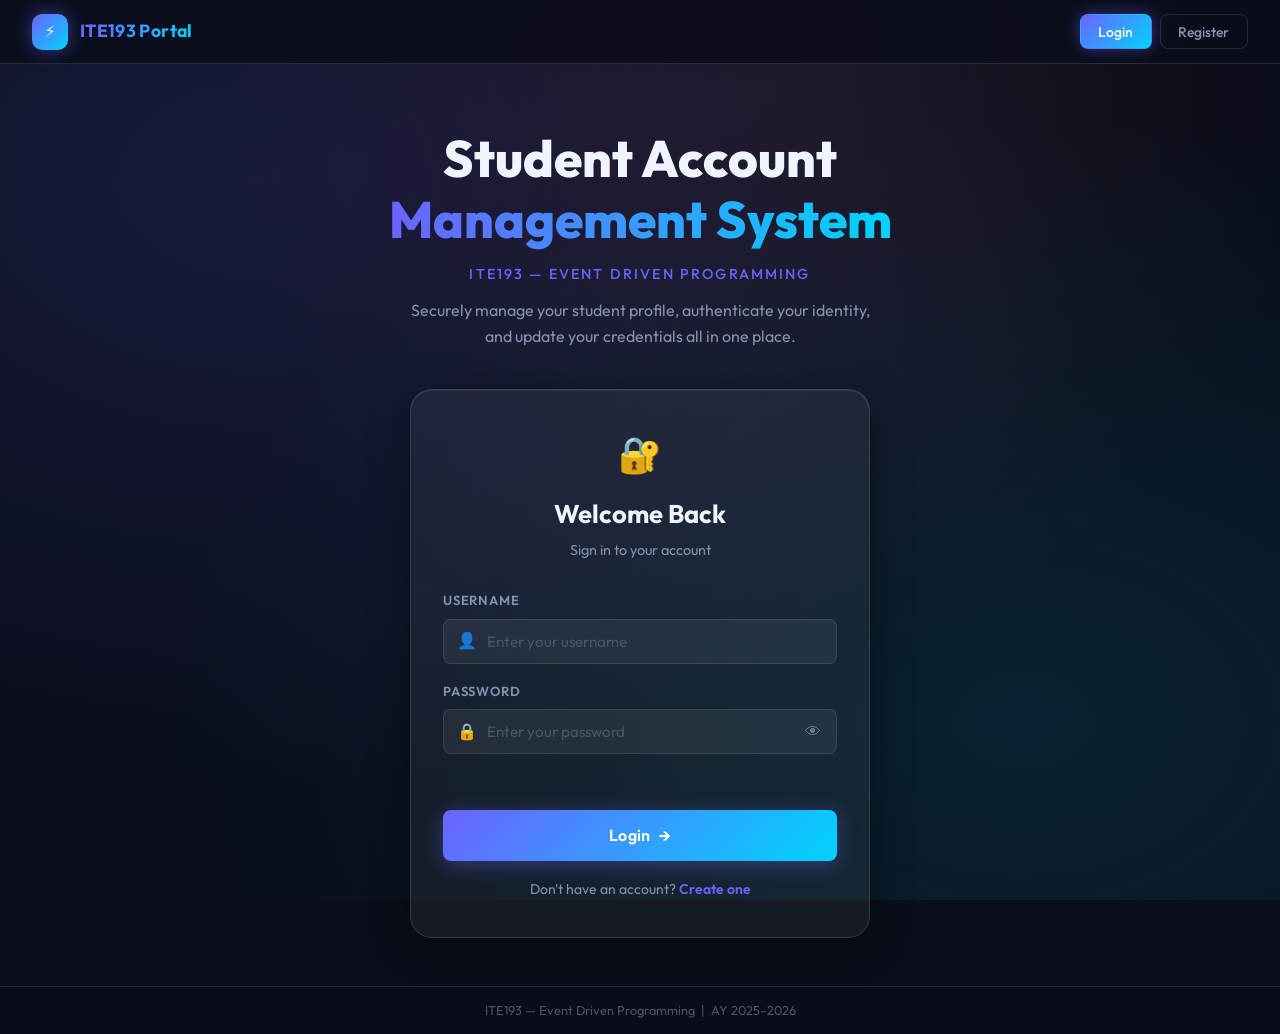
==== index.html @ f65d2215 "Initial commit" ====
<!DOCTYPE html>
<html lang="en">

<head>
  <meta charset="UTF-8" />
  <meta name="viewport" content="width=device-width, initial-scale=1.0" />
  <meta name="description" content="ITE193 Student Portal – Login, Register, and Manage your Account." />
  <title>ITE193 Portal | Student Account System</title>
  <link rel="preconnect" href="https://fonts.googleapis.com" />
  <link rel="preconnect" href="https://fonts.gstatic.com" crossorigin />
  <link href="https://fonts.googleapis.com/css2?family=Outfit:wght@300;400;500;600;700;800&display=swap"
    rel="stylesheet" />
  <link rel="stylesheet" href="style.css" />
</head>

<body>

  <!-- ─── PARTICLES BACKGROUND ─────────────────────────── -->
  <div class="particles" id="particles"></div>

  <!-- ─── TOP NAVBAR ────────────────────────────────────── -->
  <nav class="navbar" id="mainNav">
    <div class="nav-brand">
      <div class="brand-logo">
        <span class="logo-icon">⚡</span>
      </div>
      <span class="brand-name">ITE193 Portal</span>
    </div>
    <div class="nav-actions" id="navActions">
      <button class="nav-btn active" id="navLogin" onclick="showSection('login')">Login</button>
      <button class="nav-btn" id="navRegister" onclick="showSection('register')">Register</button>
    </div>
    <!-- Logged-in nav buttons (hidden by default) -->
    <div class="nav-user" id="navUser" style="display:none;">
      <span class="nav-welcome" id="navWelcomeText"></span>
      <button class="nav-btn" onclick="showSection('changepass')">Change Password</button>
      <button class="nav-btn danger" onclick="logout()">Logout</button>
    </div>
  </nav>

  <!-- ─── MAIN CONTENT WRAPPER ──────────────────────────── -->
  <main class="main-content">

    <!-- ═══ HERO (shown when not logged in) ═══════════════ -->
    <section class="hero" id="heroSection">
      <div class="hero-text">
        <h1 class="hero-title">Student Account<br><span class="gradient-text">Management System</span></h1>
        <p class="hero-subtitle">ITE193 — Event Driven Programming</p>
        <p class="hero-desc">Securely manage your student profile, authenticate your identity, and update your
          credentials all in one place.</p>
      </div>
    </section>

    <!-- ═══ LOGIN SECTION ══════════════════════════════════ -->
    <section class="card-section" id="loginSection">
      <div class="card glass" id="loginCard">
        <div class="card-header">
          <div class="card-icon">🔐</div>
          <h2>Welcome Back</h2>
          <p>Sign in to your account</p>
        </div>

        <div class="form-group">
          <label for="loginUsername">Username</label>
          <div class="input-wrapper">
            <span class="input-icon">👤</span>
            <input type="text" id="loginUsername" placeholder="Enter your username" autocomplete="username" />
          </div>
        </div>

        <div class="form-group">
          <label for="loginPassword">Password</label>
          <div class="input-wrapper">
            <span class="input-icon">🔒</span>
            <input type="password" id="loginPassword" placeholder="Enter your password"
              autocomplete="current-password" />
            <button class="toggle-pass" onclick="togglePassword('loginPassword', this)" type="button"
              title="Show/Hide password">👁</button>
          </div>
        </div>

        <div class="msg-box" id="loginMsg"></div>

        <button class="btn-primary full-width" id="loginBtn" onclick="login()">
          <span>Login</span>
          <span class="btn-arrow">→</span>
        </button>

        <p class="switch-link">Don't have an account? <a href="#" onclick="showSection('register')">Create one</a></p>
      </div>
    </section>

    <!-- ═══ REGISTER SECTION ════════════════════════════════ -->
    <section class="card-section hidden" id="registerSection">
      <div class="card glass wide-card" id="registerCard">
        <div class="card-header">
          <div class="card-icon">📝</div>
          <h2>Create Account</h2>
          <p>Fill in your details to register</p>
        </div>

        <div class="form-grid">

          <div class="form-group">
            <label for="regFirst">First Name <span class="required">*</span></label>
            <div class="input-wrapper">
              <span class="input-icon">✏️</span>
              <input type="text" id="regFirst" placeholder="e.g. Maria" />
            </div>
          </div>

          <div class="form-group">
            <label for="regMiddle">Middle Name</label>
            <div class="input-wrapper">
              <span class="input-icon">✏️</span>
              <input type="text" id="regMiddle" placeholder="e.g. Santos" />
            </div>
          </div>

          <div class="form-group">
            <label for="regLast">Last Name <span class="required">*</span></label>
            <div class="input-wrapper">
              <span class="input-icon">✏️</span>
              <input type="text" id="regLast" placeholder="e.g. Reyes" />
            </div>
          </div>

          <div class="form-group">
            <label for="regEmail">Email Address <span class="required">*</span></label>
            <div class="input-wrapper">
              <span class="input-icon">📧</span>
              <input type="email" id="regEmail" placeholder="e.g. student@ite.edu" />
            </div>
          </div>

          <div class="form-group full-col">
            <label for="regAddress">Address <span class="required">*</span></label>
            <div class="input-wrapper">
              <span class="input-icon">📍</span>
              <input type="text" id="regAddress" placeholder="e.g. 123 Rizal St., Davao City" />
            </div>
          </div>

          <div class="form-group">
            <label for="regUsername">Username <span class="required">*</span></label>
            <div class="input-wrapper">
              <span class="input-icon">👤</span>
              <input type="text" id="regUsername" placeholder="Choose a username" autocomplete="username" />
            </div>
          </div>

          <div class="form-group">
            <label for="regPassword">Password <span class="required">*</span></label>
            <div class="input-wrapper">
              <span class="input-icon">🔒</span>
              <input type="password" id="regPassword" placeholder="Min 8 chars, A-Z, a-z, symbol"
                oninput="checkStrength(this.value)" autocomplete="new-password" />
              <button class="toggle-pass" onclick="togglePassword('regPassword', this)" type="button"
                title="Show/Hide password">👁</button>
            </div>
            <div class="strength-bar-container">
              <div class="strength-bar" id="strengthBar"></div>
            </div>
            <span class="strength-label" id="strengthLabel"></span>
          </div>

          <div class="form-group">
            <label for="regConfirm">Confirm Password <span class="required">*</span></label>
            <div class="input-wrapper">
              <span class="input-icon">🔒</span>
              <input type="password" id="regConfirm" placeholder="Re-enter your password" autocomplete="new-password" />
              <button class="toggle-pass" onclick="togglePassword('regConfirm', this)" type="button"
                title="Show/Hide password">👁</button>
            </div>
          </div>

        </div>

        <div class="msg-box" id="registerMsg"></div>

        <button class="btn-primary full-width" id="registerBtn" onclick="register()">
          <span>Create Account</span>
          <span class="btn-arrow">→</span>
        </button>

        <p class="switch-link">Already have an account? <a href="#" onclick="showSection('login')">Sign in</a></p>
      </div>
    </section>

    <!-- ═══ DASHBOARD (logged in) ═══════════════════════════ -->
    <section class="card-section hidden" id="dashboardSection">
      <div class="dashboard-container">

        <!-- Dashboard Tabs -->
        <div class="dashboard-tabs">
          <button class="dash-tab active" id="tabBtnProfile" onclick="showDashTab('profile')">👤 Profile</button>
          <button class="dash-tab" id="tabBtnStore" onclick="showDashTab('store')">🏪 Store</button>
          <button class="dash-tab" id="tabBtnCart" onclick="showDashTab('cart')">🛒 Cart <span class="cart-badge"
              id="cartBadge">0</span></button>
          <button class="dash-tab" id="tabBtnOrders" onclick="showDashTab('orders')">📋 Orders</button>
        </div>

        <!-- Tab Content: PROFILE -->
        <div class="dash-content" id="tabProfile">
          <div class="dashboard-grid">

            <!-- Welcome Card -->
            <div class="card glass dashboard-welcome">
              <div class="welcome-avatar" id="welcomeAvatar"></div>
              <h2 id="welcomeName"></h2>
              <p id="welcomeUsername" class="welcome-sub"></p>
              <div class="profile-badges">
                <span class="badge" id="profileEmail"></span>
                <span class="badge address-badge" id="profileAddress"></span>
              </div>
            </div>

            <!-- Profile Details Card -->
            <div class="card glass profile-details">
              <div class="card-header small-header">
                <div class="card-icon sm">👤</div>
                <h3>Profile Information</h3>
              </div>
              <div class="profile-table">
                <div class="profile-row">
                  <span class="profile-label">Full Name</span>
                  <span class="profile-value" id="infoFullName"></span>
                </div>
                <div class="profile-row">
                  <span class="profile-label">Email</span>
                  <span class="profile-value" id="infoEmail"></span>
                </div>
                <div class="profile-row">
                  <span class="profile-label">Address</span>
                  <span class="profile-value" id="infoAddress"></span>
                </div>
                <div class="profile-row">
                  <span class="profile-label">Username</span>
                  <span class="profile-value" id="infoUsername"></span>
                </div>
              </div>
            </div>

          </div>
        </div>

        <!-- Tab Content: STORE -->
        <div class="dash-content hidden" id="tabStore">
          <div class="store-header">
            <div class="card-icon">🏪</div>
            <h2>Sari-Sari Store Inventory</h2>
            <p>Browse and add products to your cart</p>
          </div>
          <div class="products-grid" id="productsGrid">
            <!-- Products injected here via JS -->
          </div>
        </div>

        <!-- Tab Content: CART -->
        <div class="dash-content hidden" id="tabCart">
          <div class="cart-header">
            <div class="card-icon">🛒</div>
            <h2>Your Shopping Cart</h2>
            <button class="btn-clear-cart" id="clearCartBtn" onclick="clearCart()" style="display:none;">🗑️ Clear
              Cart</button>
          </div>

          <div class="cart-table-wrapper glass">
            <table class="cart-table">
              <thead>
                <tr>
                  <th>Product</th>
                  <th>Price</th>
                  <th>Qty</th>
                  <th>Subtotal</th>
                  <th>Action</th>
                </tr>
              </thead>
              <tbody id="cartTableBody">
                <!-- Cart items injected here -->
              </tbody>
            </table>

            <div class="empty-cart-msg" id="emptyCartMsg">
              <div class="empty-icon">🛒</div>
              <p>Your cart is empty.</p>
              <button class="btn-secondary mt-1" onclick="showDashTab('store')">Browse Store</button>
            </div>
          </div>

          <div class="cart-summary glass" id="cartSummary" style="display:none;">
            <div class="cart-total">
              <span>Total Amount:</span>
              <span class="total-amount" id="cartTotalValue">₱0.00</span>
            </div>
            <button class="btn-primary" id="checkoutBtn" onclick="checkout()">
              <span>Checkout</span>
              <span class="btn-arrow">→</span>
            </button>
          </div>
        </div>

        <!-- Tab Content: ORDER HISTORY -->
        <div class="dash-content hidden" id="tabOrders">
          <div class="store-header">
            <div class="card-icon">📋</div>
            <h2>Order History</h2>
            <p>Your past purchases from the Sari-Sari Store</p>
          </div>
          <div id="ordersContainer">
            <!-- Orders injected here via JS -->
          </div>
        </div>

      </div>
    </section>

    <!-- ═══ CHANGE PASSWORD SECTION ═════════════════════════ -->
    <section class="card-section hidden" id="changepassSection">
      <div class="card glass" id="changepassCard">
        <div class="card-header position-relative">
          <button class="btn-back" onclick="showSection('dashboard')" title="Back to Dashboard">
            <span class="back-icon">←</span> Back
          </button>
          <div class="card-icon">🔑</div>
          <h2>Change Password</h2>
          <p>Update your account password</p>
        </div>

        <div class="login-required-banner hidden" id="loginRequiredBanner">
          <span>⚠️</span>
          <span>You must be <strong>logged in</strong> to change your password.</span>
          <a href="#" onclick="showSection('login')">Login now →</a>
        </div>

        <div id="changePassForm">
          <div class="form-group">
            <label for="cpCurrent">Current Password <span class="required">*</span></label>
            <div class="input-wrapper">
              <span class="input-icon">🔒</span>
              <input type="password" id="cpCurrent" placeholder="Enter your current password"
                autocomplete="current-password" />
              <button class="toggle-pass" onclick="togglePassword('cpCurrent', this)" type="button">👁</button>
            </div>
          </div>

          <div class="form-group">
            <label for="cpNew">New Password <span class="required">*</span></label>
            <div class="input-wrapper">
              <span class="input-icon">🔑</span>
              <input type="password" id="cpNew" placeholder="Min 8 chars, A-Z, a-z, symbol"
                oninput="checkStrength(this.value, 'cpStrengthBar', 'cpStrengthLabel')" autocomplete="new-password" />
              <button class="toggle-pass" onclick="togglePassword('cpNew', this)" type="button">👁</button>
            </div>
            <div class="strength-bar-container">
              <div class="strength-bar" id="cpStrengthBar"></div>
            </div>
            <span class="strength-label" id="cpStrengthLabel"></span>
          </div>

          <div class="form-group">
            <label for="cpConfirm">Confirm New Password <span class="required">*</span></label>
            <div class="input-wrapper">
              <span class="input-icon">🔑</span>
              <input type="password" id="cpConfirm" placeholder="Re-enter new password" autocomplete="new-password" />
              <button class="toggle-pass" onclick="togglePassword('cpConfirm', this)" type="button">👁</button>
            </div>
          </div>

          <div class="msg-box" id="cpMsg"></div>

          <button class="btn-primary full-width" id="cpBtn" onclick="changePassword()">
            <span>Update Password</span>
            <span class="btn-arrow">→</span>
          </button>
        </div>
      </div>
    </section>

  </main>

  <!-- ─── FOOTER ─────────────────────────────────────────── -->
  <footer class="footer">
    <p>ITE193 — Event Driven Programming &nbsp;|&nbsp; AY 2025–2026</p>
  </footer>

  <!-- ─── TOAST NOTIFICATION ────────────────────────────── -->
  <div class="toast" id="toast"></div>

  <script src="script.js"></script>
</body>

</html>
---- style.css ----
/* ═══════════════════════════════════════════════════════════
   ITE193 Portal — style.css
   Premium dark glassmorphism design
══════════════════════════════════════════════════════════════ */

/* ─── CSS CUSTOM PROPERTIES ──────────────────────────────── */
:root {
  --bg-primary: #0a0e1a;
  --bg-secondary: #0f1629;
  --glass-bg: rgba(255, 255, 255, 0.05);
  --glass-border: rgba(255, 255, 255, 0.12);
  --glass-shadow: rgba(0, 0, 0, 0.4);

  --accent-1: #6c63ff;
  /* purple */
  --accent-2: #00d4ff;
  /* cyan */
  --accent-3: #ff6b6b;
  /* red (danger) */
  --accent-green: #00e676;
  --accent-yellow: #ffca28;

  --text-primary: #f0f4ff;
  --text-secondary: #8892b0;
  --text-muted: #4a5568;

  --input-bg: rgba(255, 255, 255, 0.06);
  --input-border: rgba(255, 255, 255, 0.10);
  --input-focus: rgba(108, 99, 255, 0.5);

  --radius-sm: 8px;
  --radius-md: 14px;
  --radius-lg: 22px;
  --radius-xl: 32px;

  --transition: 0.25s cubic-bezier(0.4, 0, 0.2, 1);
  --font: 'Outfit', system-ui, sans-serif;
}

/* ─── RESET & BASE ────────────────────────────────────────── */
*,
*::before,
*::after {
  box-sizing: border-box;
  margin: 0;
  padding: 0;
}

html {
  scroll-behavior: smooth;
}

body {
  font-family: var(--font);
  background: var(--bg-primary);
  color: var(--text-primary);
  min-height: 100vh;
  overflow-x: hidden;
  line-height: 1.6;
}

/* ─── ANIMATED GRADIENT BACKGROUND ────────────────────────── */
body::before {
  content: '';
  position: fixed;
  inset: 0;
  background:
    radial-gradient(ellipse at 20% 20%, rgba(108, 99, 255, 0.15) 0%, transparent 60%),
    radial-gradient(ellipse at 80% 80%, rgba(0, 212, 255, 0.10) 0%, transparent 60%),
    radial-gradient(ellipse at 60% 10%, rgba(255, 107, 107, 0.08) 0%, transparent 50%);
  animation: bgShift 12s ease-in-out infinite alternate;
  z-index: 0;
  pointer-events: none;
}

@keyframes bgShift {
  0% {
    opacity: 1;
    transform: scale(1);
  }

  50% {
    opacity: 0.8;
    transform: scale(1.05);
  }

  100% {
    opacity: 1;
    transform: scale(1);
  }
}

/* ─── PARTICLES ────────────────────────────────────────────── */
.particles {
  position: fixed;
  inset: 0;
  z-index: 0;
  pointer-events: none;
  overflow: hidden;
}

.particle {
  position: absolute;
  border-radius: 50%;
  background: var(--accent-1);
  opacity: 0;
  animation: floatUp linear infinite;
}

@keyframes floatUp {
  0% {
    transform: translateY(110vh) scale(0);
    opacity: 0;
  }

  10% {
    opacity: 0.35;
  }

  90% {
    opacity: 0.15;
  }

  100% {
    transform: translateY(-10vh) scale(1);
    opacity: 0;
  }
}

/* ─── NAVBAR ───────────────────────────────────────────────── */
.navbar {
  position: sticky;
  top: 0;
  z-index: 100;
  display: flex;
  align-items: center;
  justify-content: space-between;
  padding: 0 2rem;
  height: 64px;
  background: rgba(10, 14, 26, 0.85);
  backdrop-filter: blur(20px);
  -webkit-backdrop-filter: blur(20px);
  border-bottom: 1px solid var(--glass-border);
}

.nav-brand {
  display: flex;
  align-items: center;
  gap: 0.75rem;
}

.brand-logo {
  width: 36px;
  height: 36px;
  border-radius: 10px;
  background: linear-gradient(135deg, var(--accent-1), var(--accent-2));
  display: flex;
  align-items: center;
  justify-content: center;
  font-size: 1rem;
  box-shadow: 0 0 18px rgba(108, 99, 255, 0.5);
}

.brand-name {
  font-size: 1.1rem;
  font-weight: 700;
  background: linear-gradient(90deg, var(--accent-1), var(--accent-2));
  -webkit-background-clip: text;
  -webkit-text-fill-color: transparent;
  background-clip: text;
  letter-spacing: 0.02em;
}

.nav-actions,
.nav-user {
  display: flex;
  align-items: center;
  gap: 0.5rem;
}

.nav-btn {
  padding: 0.45rem 1.1rem;
  border-radius: var(--radius-sm);
  border: 1px solid var(--glass-border);
  background: transparent;
  color: var(--text-secondary);
  font-family: var(--font);
  font-size: 0.875rem;
  font-weight: 500;
  cursor: pointer;
  transition: var(--transition);
  white-space: nowrap;
}

.nav-btn:hover,
.nav-btn.active {
  background: linear-gradient(135deg, var(--accent-1), var(--accent-2));
  border-color: transparent;
  color: #fff;
  box-shadow: 0 0 16px rgba(108, 99, 255, 0.45);
}

.nav-btn.danger:hover {
  background: linear-gradient(135deg, #ff6b6b, #ff4444);
  box-shadow: 0 0 16px rgba(255, 107, 107, 0.45);
}

.nav-welcome {
  font-size: 0.875rem;
  color: var(--accent-2);
  font-weight: 600;
  padding: 0.4rem 0.8rem;
  background: rgba(0, 212, 255, 0.08);
  border: 1px solid rgba(0, 212, 255, 0.2);
  border-radius: var(--radius-sm);
}

/* ─── MAIN CONTENT ─────────────────────────────────────────── */
.main-content {
  position: relative;
  z-index: 1;
  min-height: calc(100vh - 64px - 52px);
  display: flex;
  flex-direction: column;
  align-items: center;
  padding: 2rem 1rem 3rem;
  gap: 1.5rem;
}

/* ─── HERO ─────────────────────────────────────────────────── */
.hero {
  text-align: center;
  padding: 2rem 1rem 1rem;
  max-width: 640px;
}

.hero-title {
  font-size: clamp(2rem, 5vw, 3.2rem);
  font-weight: 800;
  line-height: 1.2;
  margin-bottom: 0.75rem;
}

.gradient-text {
  background: linear-gradient(90deg, var(--accent-1), var(--accent-2));
  -webkit-background-clip: text;
  -webkit-text-fill-color: transparent;
  background-clip: text;
}

.hero-subtitle {
  font-size: 0.9rem;
  font-weight: 500;
  letter-spacing: 0.15em;
  text-transform: uppercase;
  color: var(--accent-1);
  margin-bottom: 0.75rem;
}

.hero-desc {
  color: var(--text-secondary);
  font-size: 1rem;
  max-width: 480px;
  margin: 0 auto;
}

/* ─── SECTIONS ─────────────────────────────────────────────── */
.card-section {
  width: 100%;
  display: flex;
  justify-content: center;
  animation: fadeSlideIn 0.4s ease both;
}

.hidden {
  display: none !important;
}

@keyframes fadeSlideIn {
  from {
    opacity: 0;
    transform: translateY(24px);
  }

  to {
    opacity: 1;
    transform: translateY(0);
  }
}

/* ─── GLASS CARD ───────────────────────────────────────────── */
.card {
  width: 100%;
  max-width: 460px;
  padding: 2.25rem 2rem;
  border-radius: var(--radius-lg);
}

.wide-card {
  max-width: 680px;
}

.glass {
  background: var(--glass-bg);
  backdrop-filter: blur(24px);
  -webkit-backdrop-filter: blur(24px);
  border: 1px solid var(--glass-border);
  box-shadow: 0 8px 40px var(--glass-shadow), inset 0 1px 0 rgba(255, 255, 255, 0.08);
}

/* ─── CARD HEADER ──────────────────────────────────────────── */
.card-header {
  text-align: center;
  margin-bottom: 1.75rem;
}

.card-icon {
  font-size: 2.2rem;
  margin-bottom: 0.75rem;
  display: inline-block;
  animation: iconPulse 2.5s ease-in-out infinite;
}

.card-icon.sm {
  font-size: 1.4rem;
  margin-bottom: 0;
}

@keyframes iconPulse {

  0%,
  100% {
    transform: scale(1);
  }

  50% {
    transform: scale(1.1);
  }
}

.card-header h2 {
  font-size: 1.6rem;
  font-weight: 700;
  margin-bottom: 0.25rem;
}

.card-header p {
  color: var(--text-secondary);
  font-size: 0.9rem;
}

.small-header {
  display: flex;
  align-items: center;
  gap: 0.6rem;
  margin-bottom: 1.25rem;
  text-align: left;
}

.small-header h3 {
  font-size: 1rem;
  font-weight: 600;
}

/* ─── FORM ELEMENTS ────────────────────────────────────────── */
.form-group {
  margin-bottom: 1.1rem;
}

.form-group label {
  display: block;
  font-size: 0.82rem;
  font-weight: 600;
  color: var(--text-secondary);
  text-transform: uppercase;
  letter-spacing: 0.06em;
  margin-bottom: 0.45rem;
}

.required {
  color: var(--accent-1);
}

.input-wrapper {
  position: relative;
  display: flex;
  align-items: center;
}

.input-icon {
  position: absolute;
  left: 0.9rem;
  font-size: 1rem;
  pointer-events: none;
  z-index: 1;
}

.input-wrapper input {
  width: 100%;
  padding: 0.75rem 3rem 0.75rem 2.7rem;
  border-radius: var(--radius-sm);
  border: 1px solid var(--input-border);
  background: var(--input-bg);
  color: var(--text-primary);
  font-family: var(--font);
  font-size: 0.95rem;
  outline: none;
  transition: var(--transition);
}

.input-wrapper input::placeholder {
  color: var(--text-muted);
}

.input-wrapper input:focus {
  border-color: var(--accent-1);
  background: rgba(108, 99, 255, 0.08);
  box-shadow: 0 0 0 3px var(--input-focus);
}

.toggle-pass {
  position: absolute;
  right: 0.8rem;
  background: none;
  border: none;
  cursor: pointer;
  font-size: 1rem;
  color: var(--text-secondary);
  transition: var(--transition);
  padding: 0.2rem;
  line-height: 1;
  opacity: 0.7;
}

.toggle-pass:hover {
  opacity: 1;
}

/* ─── FORM GRID (registration) ─────────────────────────────── */
.form-grid {
  display: grid;
  grid-template-columns: 1fr 1fr;
  gap: 0 1rem;
}

.form-grid .full-col {
  grid-column: 1 / -1;
}

/* ─── PASSWORD STRENGTH ────────────────────────────────────── */
.strength-bar-container {
  margin-top: 0.4rem;
  height: 4px;
  background: rgba(255, 255, 255, 0.07);
  border-radius: 99px;
  overflow: hidden;
}

.strength-bar {
  height: 100%;
  width: 0%;
  border-radius: 99px;
  transition: width 0.3s ease, background 0.3s ease;
}

.strength-bar.weak {
  width: 30%;
  background: var(--accent-3);
}

.strength-bar.medium {
  width: 65%;
  background: var(--accent-yellow);
}

.strength-bar.strong {
  width: 100%;
  background: var(--accent-green);
}

.strength-label {
  font-size: 0.75rem;
  font-weight: 500;
  color: var(--text-muted);
  margin-top: 0.2rem;
  display: block;
}

/* ─── MESSAGE BOX ──────────────────────────────────────────── */
.msg-box {
  min-height: 1.4rem;
  margin-bottom: 1rem;
  font-size: 0.875rem;
  font-weight: 500;
  text-align: center;
  padding: 0;
  border-radius: var(--radius-sm);
  transition: var(--transition);
}

.msg-box.error {
  color: var(--accent-3);
  background: rgba(255, 107, 107, 0.08);
  padding: 0.6rem;
}

.msg-box.success {
  color: var(--accent-green);
  background: rgba(0, 230, 118, 0.08);
  padding: 0.6rem;
}

/* ─── UTILITIES ──────────────────────────────────────────────── */
.position-relative {
  position: relative;
}

/* ─── BACK BUTTON ──────────────────────────────────────────── */
.btn-back {
  position: absolute;
  top: 0;
  left: 0;
  display: flex;
  align-items: center;
  gap: 0.3rem;
  background: transparent;
  border: none;
  color: var(--text-secondary);
  font-family: var(--font);
  font-size: 0.9rem;
  font-weight: 600;
  cursor: pointer;
  padding: 0.4rem 0.6rem;
  border-radius: var(--radius-sm);
  transition: var(--transition);
}

.btn-back:hover {
  background: rgba(255, 255, 255, 0.08);
  color: var(--text-primary);
}

.btn-back .back-icon {
  font-size: 1.1rem;
  transition: transform var(--transition);
}

.btn-back:hover .back-icon {
  transform: translateX(-3px);
}

/* ─── PRIMARY BUTTON ───────────────────────────────────────── */
.btn-primary {
  display: flex;
  align-items: center;
  justify-content: center;
  gap: 0.5rem;
  padding: 0.85rem 1.5rem;
  border-radius: var(--radius-sm);
  border: none;
  background: linear-gradient(135deg, var(--accent-1), var(--accent-2));
  color: #fff;
  font-family: var(--font);
  font-size: 1rem;
  font-weight: 600;
  cursor: pointer;
  transition: var(--transition);
  box-shadow: 0 4px 20px rgba(108, 99, 255, 0.35);
  letter-spacing: 0.02em;
}

.btn-primary.full-width {
  width: 100%;
}

.btn-primary:hover {
  transform: translateY(-2px);
  box-shadow: 0 8px 28px rgba(108, 99, 255, 0.5);
  filter: brightness(1.08);
}

.btn-primary:active {
  transform: translateY(0);
}

.btn-arrow {
  font-size: 1.1rem;
  transition: transform var(--transition);
}

.btn-primary:hover .btn-arrow {
  transform: translateX(4px);
}

/* ─── SWITCH LINK ──────────────────────────────────────────── */
.switch-link {
  text-align: center;
  margin-top: 1.1rem;
  font-size: 0.875rem;
  color: var(--text-secondary);
}

.switch-link a {
  color: var(--accent-1);
  text-decoration: none;
  font-weight: 600;
  transition: var(--transition);
}

.switch-link a:hover {
  color: var(--accent-2);
  text-decoration: underline;
}

/* ─── LOGIN REQUIRED BANNER ────────────────────────────────── */
.login-required-banner {
  display: flex;
  align-items: center;
  gap: 0.6rem;
  padding: 0.85rem 1.1rem;
  background: rgba(255, 107, 107, 0.1);
  border: 1px solid rgba(255, 107, 107, 0.25);
  border-radius: var(--radius-sm);
  font-size: 0.875rem;
  color: var(--accent-3);
  margin-bottom: 1.25rem;
  flex-wrap: wrap;
}

.login-required-banner a {
  color: var(--accent-2);
  font-weight: 600;
  text-decoration: none;
  margin-left: auto;
}

/* ─── DASHBOARD GRID ───────────────────────────────────────── */
.dashboard-grid {
  display: grid;
  grid-template-columns: 1fr 1.5fr;
  gap: 1.25rem;
  width: 100%;
  max-width: 860px;
}

.dashboard-welcome {
  padding: 2rem 1.5rem;
  text-align: center;
  display: flex;
  flex-direction: column;
  align-items: center;
  gap: 0.6rem;
}

.welcome-avatar {
  width: 80px;
  height: 80px;
  border-radius: 50%;
  background: linear-gradient(135deg, var(--accent-1), var(--accent-2));
  display: flex;
  align-items: center;
  justify-content: center;
  font-size: 2rem;
  font-weight: 700;
  color: #fff;
  margin-bottom: 0.5rem;
  box-shadow: 0 0 30px rgba(108, 99, 255, 0.4);
}

.dashboard-welcome h2 {
  font-size: 1.4rem;
  font-weight: 700;
}

.welcome-sub {
  color: var(--accent-2);
  font-size: 0.875rem;
  font-weight: 500;
}

.profile-badges {
  display: flex;
  flex-direction: column;
  gap: 0.4rem;
  width: 100%;
  margin-top: 0.5rem;
}

.badge {
  display: block;
  padding: 0.4rem 0.8rem;
  background: rgba(108, 99, 255, 0.1);
  border: 1px solid rgba(108, 99, 255, 0.2);
  border-radius: var(--radius-sm);
  font-size: 0.78rem;
  color: var(--text-secondary);
  word-break: break-all;
}

.address-badge {
  background: rgba(0, 212, 255, 0.07);
  border-color: rgba(0, 212, 255, 0.2);
}

/* ─── PROFILE TABLE ────────────────────────────────────────── */
.profile-details {
  padding: 1.5rem;
}

.profile-table {
  display: flex;
  flex-direction: column;
  gap: 0;
}

.profile-row {
  display: flex;
  gap: 1rem;
  padding: 0.85rem 0;
  border-bottom: 1px solid var(--glass-border);
  align-items: flex-start;
}

.profile-row:last-child {
  border-bottom: none;
}

.profile-label {
  font-size: 0.78rem;
  font-weight: 600;
  text-transform: uppercase;
  letter-spacing: 0.07em;
  color: var(--text-muted);
  min-width: 90px;
  padding-top: 0.1rem;
}

.profile-value {
  font-size: 0.95rem;
  color: var(--text-primary);
  font-weight: 500;
  flex: 1;
  word-break: break-word;
}

/* ─── TOAST ────────────────────────────────────────────────── */
.toast {
  position: fixed;
  bottom: 1.5rem;
  left: 50%;
  transform: translateX(-50%) translateY(80px);
  background: linear-gradient(135deg, var(--accent-1), var(--accent-2));
  color: #fff;
  font-family: var(--font);
  font-size: 0.9rem;
  font-weight: 600;
  padding: 0.75rem 1.5rem;
  border-radius: var(--radius-md);
  box-shadow: 0 8px 30px rgba(108, 99, 255, 0.4);
  z-index: 999;
  opacity: 0;
  transition: transform 0.35s cubic-bezier(0.34, 1.56, 0.64, 1), opacity 0.3s ease;
  white-space: nowrap;
}

.toast.show {
  opacity: 1;
  transform: translateX(-50%) translateY(0);
}

/* ─── DASHBOARD TABS ───────────────────────────────────────── */
.dashboard-container {
  width: 100%;
  max-width: 1000px;
  display: flex;
  flex-direction: column;
  gap: 1.5rem;
}

.dashboard-tabs {
  display: flex;
  gap: 0.5rem;
  background: var(--glass-bg);
  backdrop-filter: blur(24px);
  -webkit-backdrop-filter: blur(24px);
  padding: 0.5rem;
  border-radius: var(--radius-lg);
  border: 1px solid var(--glass-border);
  box-shadow: 0 4px 20px rgba(0, 0, 0, 0.2);
  overflow-x: auto;
}

.dash-tab {
  flex: 1;
  min-width: 120px;
  padding: 0.8rem 1rem;
  background: transparent;
  border: none;
  border-radius: var(--radius-md);
  color: var(--text-secondary);
  font-family: var(--font);
  font-size: 0.95rem;
  font-weight: 600;
  cursor: pointer;
  transition: var(--transition);
  display: flex;
  align-items: center;
  justify-content: center;
  gap: 0.5rem;
}

.dash-tab:hover {
  color: var(--text-primary);
  background: rgba(255, 255, 255, 0.05);
}

.dash-tab.active {
  background: linear-gradient(135deg, var(--accent-1), var(--accent-2));
  color: #fff;
  box-shadow: 0 4px 15px rgba(108, 99, 255, 0.3);
}

.cart-badge {
  background: var(--accent-3);
  color: #fff;
  font-size: 0.75rem;
  padding: 0.1rem 0.5rem;
  border-radius: 99px;
  font-weight: 700;
  box-shadow: 0 2px 5px rgba(255, 107, 107, 0.4);
}

/* ─── STORE INVENTORY ──────────────────────────────────────── */
.store-header,
.cart-header {
  display: flex;
  align-items: center;
  gap: 1rem;
  margin-bottom: 1.5rem;
}

.store-header h2,
.cart-header h2 {
  font-size: 1.5rem;
  font-weight: 700;
  color: var(--text-primary);
}

.store-header p,
.cart-header p {
  color: var(--text-secondary);
  font-size: 0.9rem;
  margin-top: 0.2rem;
}

.products-grid {
  display: grid;
  grid-template-columns: repeat(auto-fill, minmax(220px, 1fr));
  gap: 1.25rem;
}

.product-card {
  display: flex;
  flex-direction: column;
  padding: 1.25rem;
  border-radius: var(--radius-md);
  background: var(--glass-bg);
  border: 1px solid var(--glass-border);
  backdrop-filter: blur(10px);
  transition: var(--transition);
  position: relative;
  overflow: hidden;
}

.product-card:hover {
  transform: translateY(-5px);
  box-shadow: 0 10px 25px rgba(0, 0, 0, 0.3);
  border-color: rgba(108, 99, 255, 0.4);
}

.product-img-wrapper {
  width: 100%;
  aspect-ratio: 1;
  background: rgba(255, 255, 255, 0.03);
  border-radius: var(--radius-sm);
  display: flex;
  align-items: center;
  justify-content: center;
  margin-bottom: 1rem;
  font-size: 4rem;
}

.product-code {
  font-size: 0.7rem;
  color: var(--accent-2);
  font-weight: 600;
  letter-spacing: 1px;
  margin-bottom: 0.2rem;
}

.product-name {
  font-size: 1rem;
  font-weight: 600;
  color: var(--text-primary);
  margin-bottom: 0.5rem;
  flex-grow: 1;
  line-height: 1.3;
}

.product-details {
  display: flex;
  justify-content: space-between;
  align-items: center;
  margin-bottom: 1rem;
}

.product-price {
  font-size: 1.1rem;
  font-weight: 700;
  color: var(--accent-green);
}

.stock-badge {
  font-size: 0.75rem;
  padding: 0.2rem 0.5rem;
  border-radius: 4px;
  background: rgba(255, 255, 255, 0.1);
  color: var(--text-secondary);
}

.stock-badge.warning {
  background: rgba(255, 202, 40, 0.15);
  color: var(--accent-yellow);
  border: 1px solid rgba(255, 202, 40, 0.3);
}

.stock-badge.danger {
  background: rgba(255, 107, 107, 0.15);
  color: var(--accent-3);
  border: 1px solid rgba(255, 107, 107, 0.3);
}

.btn-add-cart {
  width: 100%;
  padding: 0.6rem;
  border-radius: var(--radius-sm);
  border: 1px solid var(--accent-1);
  background: rgba(108, 99, 255, 0.1);
  color: var(--accent-1);
  font-family: var(--font);
  font-weight: 600;
  cursor: pointer;
  transition: var(--transition);
  display: flex;
  align-items: center;
  justify-content: center;
  gap: 0.5rem;
}

.btn-add-cart:hover:not(:disabled) {
  background: var(--accent-1);
  color: #fff;
}

.btn-add-cart:disabled {
  opacity: 0.5;
  cursor: not-allowed;
  border-color: var(--text-muted);
  color: var(--text-muted);
}

/* ─── CART TABLE ───────────────────────────────────────────── */
.cart-header {
  justify-content: space-between;
}

.btn-clear-cart {
  background: rgba(255, 107, 107, 0.1);
  border: 1px solid rgba(255, 107, 107, 0.3);
  color: var(--accent-3);
  padding: 0.4rem 0.8rem;
  border-radius: var(--radius-sm);
  cursor: pointer;
  font-family: var(--font);
  font-size: 0.85rem;
  transition: var(--transition);
}

.btn-clear-cart:hover {
  background: var(--accent-3);
  color: #fff;
}

.cart-table-wrapper {
  border-radius: var(--radius-lg);
  overflow: hidden;
  margin-bottom: 1.5rem;
}

.cart-table {
  width: 100%;
  border-collapse: collapse;
}

.cart-table th {
  text-align: left;
  padding: 1rem;
  font-size: 0.85rem;
  text-transform: uppercase;
  color: var(--text-secondary);
  border-bottom: 1px solid var(--glass-border);
  background: rgba(0, 0, 0, 0.2);
}

.cart-table td {
  padding: 1rem;
  border-bottom: 1px solid rgba(255, 255, 255, 0.05);
  vertical-align: middle;
}

.cart-item-name {
  display: flex;
  align-items: center;
  gap: 0.8rem;
}

.cart-item-icon {
  font-size: 1.5rem;
  background: rgba(255, 255, 255, 0.05);
  padding: 0.4rem;
  border-radius: var(--radius-sm);
}

.cart-item-title {
  font-weight: 600;
  color: var(--text-primary);
}

.cart-qty-ctrl {
  display: flex;
  align-items: center;
  gap: 0.5rem;
}

.btn-qty {
  width: 24px;
  height: 24px;
  display: flex;
  align-items: center;
  justify-content: center;
  border-radius: 4px;
  border: 1px solid var(--glass-border);
  background: rgba(255, 255, 255, 0.05);
  color: var(--text-primary);
  cursor: pointer;
  transition: var(--transition);
}

.btn-qty:hover {
  background: var(--accent-1);
  border-color: var(--accent-1);
}

.cart-qty-val {
  min-width: 20px;
  text-align: center;
  font-weight: 600;
}

.cart-subtotal {
  font-weight: 600;
  color: var(--accent-green);
}

.btn-remove {
  background: none;
  border: none;
  color: var(--text-muted);
  font-size: 1.2rem;
  cursor: pointer;
  transition: var(--transition);
}

.btn-remove:hover {
  color: var(--accent-3);
}

.empty-cart-msg {
  padding: 3rem;
  text-align: center;
  color: var(--text-secondary);
}

.empty-icon {
  font-size: 3rem;
  margin-bottom: 1rem;
  opacity: 0.5;
}

.btn-secondary {
  background: rgba(255, 255, 255, 0.1);
  border: 1px solid var(--glass-border);
  color: var(--text-primary);
  padding: 0.6rem 1.2rem;
  border-radius: var(--radius-sm);
  cursor: pointer;
  font-family: var(--font);
  transition: var(--transition);
}

.btn-secondary:hover {
  background: rgba(255, 255, 255, 0.2);
}

.mt-1 {
  margin-top: 1rem;
}

.cart-summary {
  display: flex;
  justify-content: space-between;
  align-items: center;
  padding: 1.5rem;
  border-radius: var(--radius-lg);
  flex-wrap: wrap;
  gap: 1rem;
}

.cart-total {
  display: flex;
  align-items: center;
  gap: 1rem;
  font-size: 1.2rem;
  font-weight: 600;
  color: var(--text-secondary);
}

.total-amount {
  font-size: 1.8rem;
  font-weight: 800;
  color: var(--accent-green);
}

/* ─── FOOTER ───────────────────────────────────────────────── */
.footer {
  position: relative;
  z-index: 1;
  text-align: center;
  padding: 0.85rem 1rem;
  border-top: 1px solid var(--glass-border);
  color: var(--text-muted);
  font-size: 0.8rem;
  background: rgba(10, 14, 26, 0.6);
  backdrop-filter: blur(10px);
}

/* ─── SCROLLBAR ────────────────────────────────────────────── */
::-webkit-scrollbar {
  width: 6px;
}

::-webkit-scrollbar-track {
  background: var(--bg-primary);
}

::-webkit-scrollbar-thumb {
  background: var(--text-muted);
  border-radius: 3px;
}

::-webkit-scrollbar-thumb:hover {
  background: var(--accent-1);
}

/* ─── RESPONSIVE ───────────────────────────────────────────── */
@media (max-width: 700px) {
  .navbar {
    padding: 0 1rem;
  }

  .brand-name {
    display: none;
  }

  .card {
    padding: 1.75rem 1.25rem;
  }

  .form-grid {
    grid-template-columns: 1fr;
  }

  .form-grid .full-col {
    grid-column: 1;
  }

  .dashboard-grid {
    grid-template-columns: 1fr;
  }

  .nav-welcome {
    display: none;
  }
}

@media (max-width: 440px) {
  .hero-title {
    font-size: 1.8rem;
  }

  .nav-btn {
    padding: 0.35rem 0.7rem;
    font-size: 0.78rem;
  }
}

/* ─── ORDER HISTORY CARDS (MP5 addition) ───────────────────── */
#ordersContainer {
  display: flex;
  flex-direction: column;
  gap: 1.25rem;
}

.order-card {
  border-radius: var(--radius-lg);
  padding: 1.25rem 1.5rem;
  border: 1px solid var(--glass-border);
  background: var(--glass-bg);
  backdrop-filter: blur(10px);
  transition: var(--transition);
}

.order-card:hover {
  border-color: rgba(108, 99, 255, 0.35);
  box-shadow: 0 6px 20px rgba(0,0,0,0.25);
}

.order-card-header {
  display: flex;
  align-items: center;
  gap: 1rem;
  flex-wrap: wrap;
  margin-bottom: 0.75rem;
  padding-bottom: 0.75rem;
  border-bottom: 1px solid var(--glass-border);
}

.order-id {
  font-weight: 700;
  font-size: 1rem;
  color: var(--accent-2);
}

.order-date {
  font-size: 0.82rem;
  color: var(--text-muted);
  flex: 1;
}

.order-total {
  font-size: 1.1rem;
  font-weight: 700;
  color: var(--accent-green);
}

/* ─── DISABLED BUTTON STATE (for async operations) ──────────── */
.btn-primary:disabled,
.btn-primary[disabled] {
  opacity: 0.6;
  cursor: not-allowed;
  transform: none;
  box-shadow: none;
}
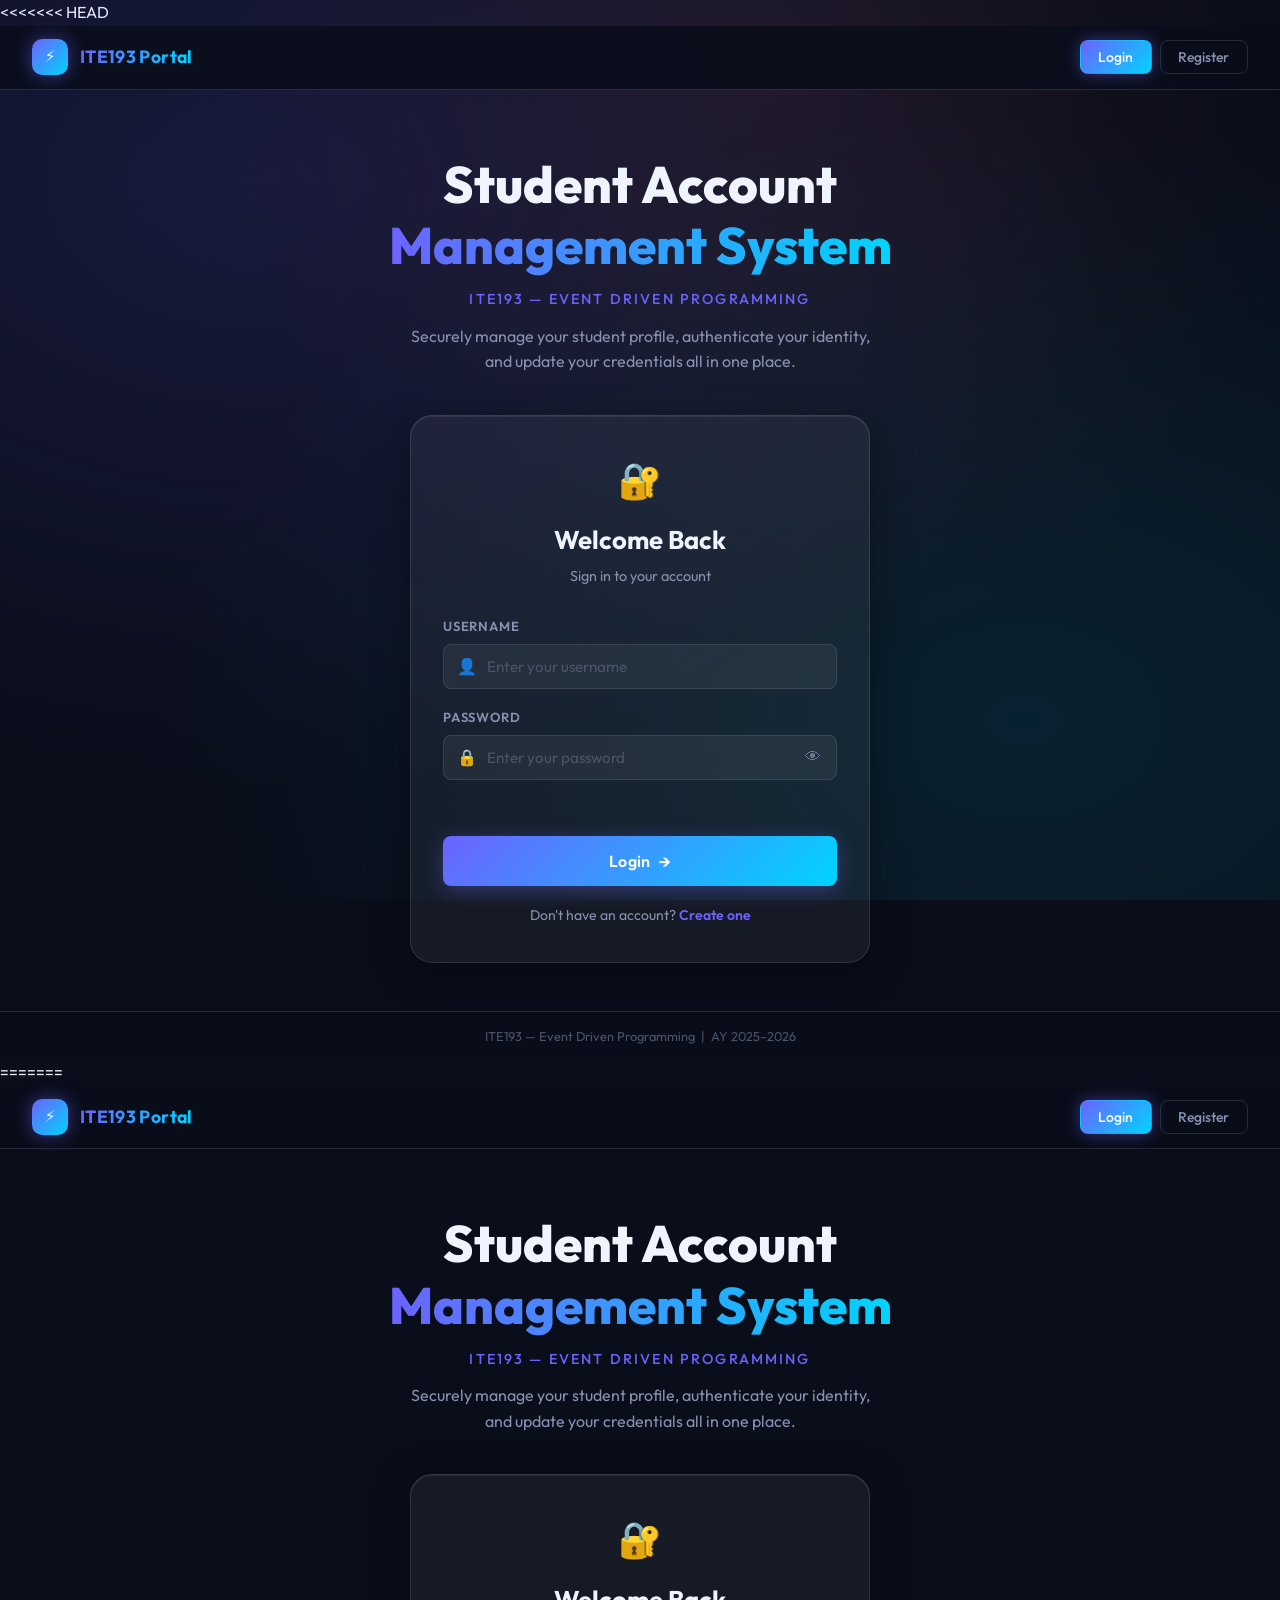
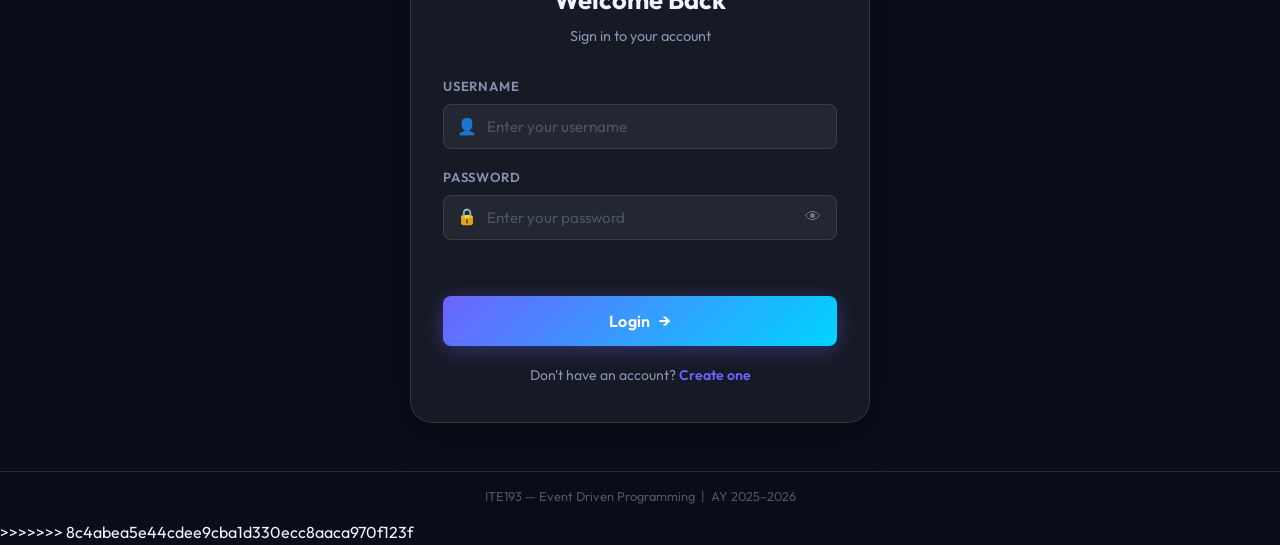
==== commit 544d071e: "Merge local and remote history" ====
--- a/index.html
+++ b/index.html
@@ -1,3 +1,4 @@
+<<<<<<< HEAD
 <!DOCTYPE html>
 <html lang="en">
 
@@ -390,4 +391,398 @@
   <script src="script.js"></script>
 </body>
 
+=======
+<!DOCTYPE html>
+<html lang="en">
+
+<head>
+  <meta charset="UTF-8" />
+  <meta name="viewport" content="width=device-width, initial-scale=1.0" />
+  <meta name="description" content="ITE193 Student Portal – Login, Register, and Manage your Account." />
+  <title>ITE193 Portal | Student Account System</title>
+  <link rel="preconnect" href="https://fonts.googleapis.com" />
+  <link rel="preconnect" href="https://fonts.gstatic.com" crossorigin />
+  <link href="https://fonts.googleapis.com/css2?family=Outfit:wght@300;400;500;600;700;800&display=swap"
+    rel="stylesheet" />
+  <link rel="stylesheet" href="style.css" />
+</head>
+
+<body>
+
+  <!-- ─── PARTICLES BACKGROUND ─────────────────────────── -->
+  <div class="particles" id="particles"></div>
+
+  <!-- ─── TOP NAVBAR ────────────────────────────────────── -->
+  <nav class="navbar" id="mainNav">
+    <div class="nav-brand">
+      <div class="brand-logo">
+        <span class="logo-icon">⚡</span>
+      </div>
+      <span class="brand-name">ITE193 Portal</span>
+    </div>
+    <div class="nav-actions" id="navActions">
+      <button class="nav-btn active" id="navLogin" onclick="showSection('login')">Login</button>
+      <button class="nav-btn" id="navRegister" onclick="showSection('register')">Register</button>
+    </div>
+    <!-- Logged-in nav buttons (hidden by default) -->
+    <div class="nav-user" id="navUser" style="display:none;">
+      <span class="nav-welcome" id="navWelcomeText"></span>
+      <button class="nav-btn" onclick="showSection('changepass')">Change Password</button>
+      <button class="nav-btn danger" onclick="logout()">Logout</button>
+    </div>
+  </nav>
+
+  <!-- ─── MAIN CONTENT WRAPPER ──────────────────────────── -->
+  <main class="main-content">
+
+    <!-- ═══ HERO (shown when not logged in) ═══════════════ -->
+    <section class="hero" id="heroSection">
+      <div class="hero-text">
+        <h1 class="hero-title">Student Account<br><span class="gradient-text">Management System</span></h1>
+        <p class="hero-subtitle">ITE193 — Event Driven Programming</p>
+        <p class="hero-desc">Securely manage your student profile, authenticate your identity, and update your
+          credentials all in one place.</p>
+      </div>
+    </section>
+
+    <!-- ═══ LOGIN SECTION ══════════════════════════════════ -->
+    <section class="card-section" id="loginSection">
+      <div class="card glass" id="loginCard">
+        <div class="card-header">
+          <div class="card-icon">🔐</div>
+          <h2>Welcome Back</h2>
+          <p>Sign in to your account</p>
+        </div>
+
+        <div class="form-group">
+          <label for="loginUsername">Username</label>
+          <div class="input-wrapper">
+            <span class="input-icon">👤</span>
+            <input type="text" id="loginUsername" placeholder="Enter your username" autocomplete="username" />
+          </div>
+        </div>
+
+        <div class="form-group">
+          <label for="loginPassword">Password</label>
+          <div class="input-wrapper">
+            <span class="input-icon">🔒</span>
+            <input type="password" id="loginPassword" placeholder="Enter your password"
+              autocomplete="current-password" />
+            <button class="toggle-pass" onclick="togglePassword('loginPassword', this)" type="button"
+              title="Show/Hide password">👁</button>
+          </div>
+        </div>
+
+        <div class="msg-box" id="loginMsg"></div>
+
+        <button class="btn-primary full-width" id="loginBtn" onclick="login()">
+          <span>Login</span>
+          <span class="btn-arrow">→</span>
+        </button>
+
+        <p class="switch-link">Don't have an account? <a href="#" onclick="showSection('register')">Create one</a></p>
+      </div>
+    </section>
+
+    <!-- ═══ REGISTER SECTION ════════════════════════════════ -->
+    <section class="card-section hidden" id="registerSection">
+      <div class="card glass wide-card" id="registerCard">
+        <div class="card-header">
+          <div class="card-icon">📝</div>
+          <h2>Create Account</h2>
+          <p>Fill in your details to register</p>
+        </div>
+
+        <div class="form-grid">
+
+          <div class="form-group">
+            <label for="regFirst">First Name <span class="required">*</span></label>
+            <div class="input-wrapper">
+              <span class="input-icon">✏️</span>
+              <input type="text" id="regFirst" placeholder="e.g. Maria" />
+            </div>
+          </div>
+
+          <div class="form-group">
+            <label for="regMiddle">Middle Name</label>
+            <div class="input-wrapper">
+              <span class="input-icon">✏️</span>
+              <input type="text" id="regMiddle" placeholder="e.g. Santos" />
+            </div>
+          </div>
+
+          <div class="form-group">
+            <label for="regLast">Last Name <span class="required">*</span></label>
+            <div class="input-wrapper">
+              <span class="input-icon">✏️</span>
+              <input type="text" id="regLast" placeholder="e.g. Reyes" />
+            </div>
+          </div>
+
+          <div class="form-group">
+            <label for="regEmail">Email Address <span class="required">*</span></label>
+            <div class="input-wrapper">
+              <span class="input-icon">📧</span>
+              <input type="email" id="regEmail" placeholder="e.g. student@ite.edu" />
+            </div>
+          </div>
+
+          <div class="form-group full-col">
+            <label for="regAddress">Address <span class="required">*</span></label>
+            <div class="input-wrapper">
+              <span class="input-icon">📍</span>
+              <input type="text" id="regAddress" placeholder="e.g. 123 Rizal St., Davao City" />
+            </div>
+          </div>
+
+          <div class="form-group">
+            <label for="regUsername">Username <span class="required">*</span></label>
+            <div class="input-wrapper">
+              <span class="input-icon">👤</span>
+              <input type="text" id="regUsername" placeholder="Choose a username" autocomplete="username" />
+            </div>
+          </div>
+
+          <div class="form-group">
+            <label for="regPassword">Password <span class="required">*</span></label>
+            <div class="input-wrapper">
+              <span class="input-icon">🔒</span>
+              <input type="password" id="regPassword" placeholder="Min 8 chars, A-Z, a-z, symbol"
+                oninput="checkStrength(this.value)" autocomplete="new-password" />
+              <button class="toggle-pass" onclick="togglePassword('regPassword', this)" type="button"
+                title="Show/Hide password">👁</button>
+            </div>
+            <div class="strength-bar-container">
+              <div class="strength-bar" id="strengthBar"></div>
+            </div>
+            <span class="strength-label" id="strengthLabel"></span>
+          </div>
+
+          <div class="form-group">
+            <label for="regConfirm">Confirm Password <span class="required">*</span></label>
+            <div class="input-wrapper">
+              <span class="input-icon">🔒</span>
+              <input type="password" id="regConfirm" placeholder="Re-enter your password" autocomplete="new-password" />
+              <button class="toggle-pass" onclick="togglePassword('regConfirm', this)" type="button"
+                title="Show/Hide password">👁</button>
+            </div>
+          </div>
+
+        </div>
+
+        <div class="msg-box" id="registerMsg"></div>
+
+        <button class="btn-primary full-width" id="registerBtn" onclick="register()">
+          <span>Create Account</span>
+          <span class="btn-arrow">→</span>
+        </button>
+
+        <p class="switch-link">Already have an account? <a href="#" onclick="showSection('login')">Sign in</a></p>
+      </div>
+    </section>
+
+    <!-- ═══ DASHBOARD (logged in) ═══════════════════════════ -->
+    <section class="card-section hidden" id="dashboardSection">
+      <div class="dashboard-container">
+
+        <!-- Dashboard Tabs -->
+        <div class="dashboard-tabs">
+          <button class="dash-tab active" id="tabBtnProfile" onclick="showDashTab('profile')">👤 Profile</button>
+          <button class="dash-tab" id="tabBtnStore" onclick="showDashTab('store')">🏪 Store</button>
+          <button class="dash-tab" id="tabBtnCart" onclick="showDashTab('cart')">🛒 Cart <span class="cart-badge"
+              id="cartBadge">0</span></button>
+          <button class="dash-tab" id="tabBtnOrders" onclick="showDashTab('orders')">📋 Orders</button>
+        </div>
+
+        <!-- Tab Content: PROFILE -->
+        <div class="dash-content" id="tabProfile">
+          <div class="dashboard-grid">
+
+            <!-- Welcome Card -->
+            <div class="card glass dashboard-welcome">
+              <div class="welcome-avatar" id="welcomeAvatar"></div>
+              <h2 id="welcomeName"></h2>
+              <p id="welcomeUsername" class="welcome-sub"></p>
+              <div class="profile-badges">
+                <span class="badge" id="profileEmail"></span>
+                <span class="badge address-badge" id="profileAddress"></span>
+              </div>
+            </div>
+
+            <!-- Profile Details Card -->
+            <div class="card glass profile-details">
+              <div class="card-header small-header">
+                <div class="card-icon sm">👤</div>
+                <h3>Profile Information</h3>
+              </div>
+              <div class="profile-table">
+                <div class="profile-row">
+                  <span class="profile-label">Full Name</span>
+                  <span class="profile-value" id="infoFullName"></span>
+                </div>
+                <div class="profile-row">
+                  <span class="profile-label">Email</span>
+                  <span class="profile-value" id="infoEmail"></span>
+                </div>
+                <div class="profile-row">
+                  <span class="profile-label">Address</span>
+                  <span class="profile-value" id="infoAddress"></span>
+                </div>
+                <div class="profile-row">
+                  <span class="profile-label">Username</span>
+                  <span class="profile-value" id="infoUsername"></span>
+                </div>
+              </div>
+            </div>
+
+          </div>
+        </div>
+
+        <!-- Tab Content: STORE -->
+        <div class="dash-content hidden" id="tabStore">
+          <div class="store-header">
+            <div class="card-icon">🏪</div>
+            <h2>Sari-Sari Store Inventory</h2>
+            <p>Browse and add products to your cart</p>
+          </div>
+          <div class="products-grid" id="productsGrid">
+            <!-- Products injected here via JS -->
+          </div>
+        </div>
+
+        <!-- Tab Content: CART -->
+        <div class="dash-content hidden" id="tabCart">
+          <div class="cart-header">
+            <div class="card-icon">🛒</div>
+            <h2>Your Shopping Cart</h2>
+            <button class="btn-clear-cart" id="clearCartBtn" onclick="clearCart()" style="display:none;">🗑️ Clear
+              Cart</button>
+          </div>
+
+          <div class="cart-table-wrapper glass">
+            <table class="cart-table">
+              <thead>
+                <tr>
+                  <th>Product</th>
+                  <th>Price</th>
+                  <th>Qty</th>
+                  <th>Subtotal</th>
+                  <th>Action</th>
+                </tr>
+              </thead>
+              <tbody id="cartTableBody">
+                <!-- Cart items injected here -->
+              </tbody>
+            </table>
+
+            <div class="empty-cart-msg" id="emptyCartMsg">
+              <div class="empty-icon">🛒</div>
+              <p>Your cart is empty.</p>
+              <button class="btn-secondary mt-1" onclick="showDashTab('store')">Browse Store</button>
+            </div>
+          </div>
+
+          <div class="cart-summary glass" id="cartSummary" style="display:none;">
+            <div class="cart-total">
+              <span>Total Amount:</span>
+              <span class="total-amount" id="cartTotalValue">₱0.00</span>
+            </div>
+            <button class="btn-primary" id="checkoutBtn" onclick="checkout()">
+              <span>Checkout</span>
+              <span class="btn-arrow">→</span>
+            </button>
+          </div>
+        </div>
+
+        <!-- Tab Content: ORDER HISTORY -->
+        <div class="dash-content hidden" id="tabOrders">
+          <div class="store-header">
+            <div class="card-icon">📋</div>
+            <h2>Order History</h2>
+            <p>Your past purchases from the Sari-Sari Store</p>
+          </div>
+          <div id="ordersContainer">
+            <!-- Orders injected here via JS -->
+          </div>
+        </div>
+
+      </div>
+    </section>
+
+    <!-- ═══ CHANGE PASSWORD SECTION ═════════════════════════ -->
+    <section class="card-section hidden" id="changepassSection">
+      <div class="card glass" id="changepassCard">
+        <div class="card-header position-relative">
+          <button class="btn-back" onclick="showSection('dashboard')" title="Back to Dashboard">
+            <span class="back-icon">←</span> Back
+          </button>
+          <div class="card-icon">🔑</div>
+          <h2>Change Password</h2>
+          <p>Update your account password</p>
+        </div>
+
+        <div class="login-required-banner hidden" id="loginRequiredBanner">
+          <span>⚠️</span>
+          <span>You must be <strong>logged in</strong> to change your password.</span>
+          <a href="#" onclick="showSection('login')">Login now →</a>
+        </div>
+
+        <div id="changePassForm">
+          <div class="form-group">
+            <label for="cpCurrent">Current Password <span class="required">*</span></label>
+            <div class="input-wrapper">
+              <span class="input-icon">🔒</span>
+              <input type="password" id="cpCurrent" placeholder="Enter your current password"
+                autocomplete="current-password" />
+              <button class="toggle-pass" onclick="togglePassword('cpCurrent', this)" type="button">👁</button>
+            </div>
+          </div>
+
+          <div class="form-group">
+            <label for="cpNew">New Password <span class="required">*</span></label>
+            <div class="input-wrapper">
+              <span class="input-icon">🔑</span>
+              <input type="password" id="cpNew" placeholder="Min 8 chars, A-Z, a-z, symbol"
+                oninput="checkStrength(this.value, 'cpStrengthBar', 'cpStrengthLabel')" autocomplete="new-password" />
+              <button class="toggle-pass" onclick="togglePassword('cpNew', this)" type="button">👁</button>
+            </div>
+            <div class="strength-bar-container">
+              <div class="strength-bar" id="cpStrengthBar"></div>
+            </div>
+            <span class="strength-label" id="cpStrengthLabel"></span>
+          </div>
+
+          <div class="form-group">
+            <label for="cpConfirm">Confirm New Password <span class="required">*</span></label>
+            <div class="input-wrapper">
+              <span class="input-icon">🔑</span>
+              <input type="password" id="cpConfirm" placeholder="Re-enter new password" autocomplete="new-password" />
+              <button class="toggle-pass" onclick="togglePassword('cpConfirm', this)" type="button">👁</button>
+            </div>
+          </div>
+
+          <div class="msg-box" id="cpMsg"></div>
+
+          <button class="btn-primary full-width" id="cpBtn" onclick="changePassword()">
+            <span>Update Password</span>
+            <span class="btn-arrow">→</span>
+          </button>
+        </div>
+      </div>
+    </section>
+
+  </main>
+
+  <!-- ─── FOOTER ─────────────────────────────────────────── -->
+  <footer class="footer">
+    <p>ITE193 — Event Driven Programming &nbsp;|&nbsp; AY 2025–2026</p>
+  </footer>
+
+  <!-- ─── TOAST NOTIFICATION ────────────────────────────── -->
+  <div class="toast" id="toast"></div>
+
+  <script src="script.js"></script>
+</body>
+
+>>>>>>> 8c4abea5e44cdee9cba1d330ecc8aaca970f123f
 </html>
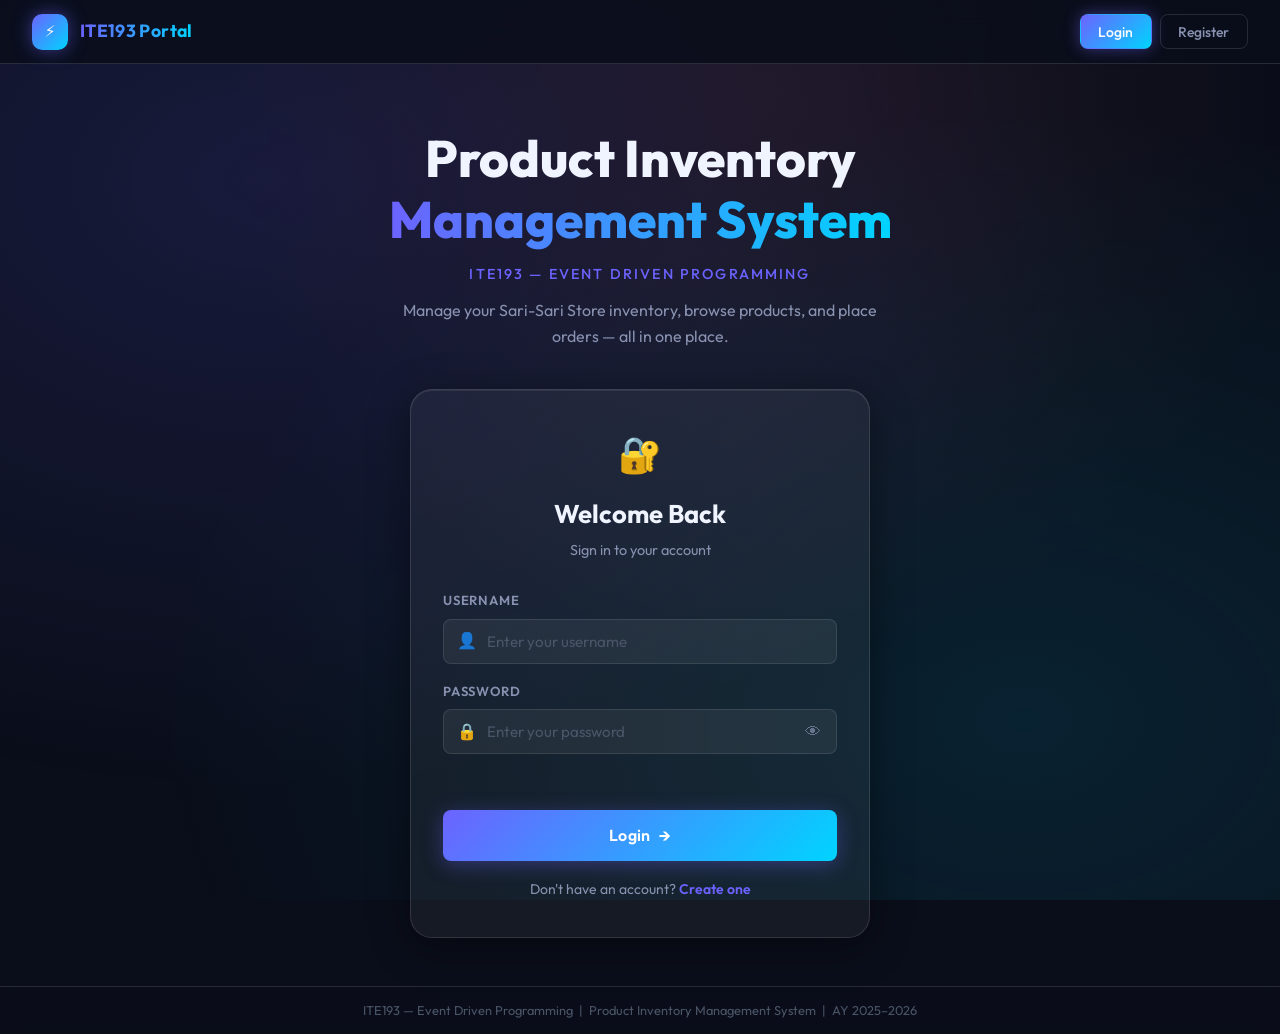
==== commit ae2aeafc: "git commit -m "Update index.html and modify API endpoints and frontend files" git push -u origin mai" ====
--- a/index.html
+++ b/index.html
@@ -1,12 +1,11 @@
-<<<<<<< HEAD
 <!DOCTYPE html>
 <html lang="en">
 
 <head>
   <meta charset="UTF-8" />
   <meta name="viewport" content="width=device-width, initial-scale=1.0" />
-  <meta name="description" content="ITE193 Student Portal – Login, Register, and Manage your Account." />
-  <title>ITE193 Portal | Student Account System</title>
+  <meta name="description" content="ITE193 Product Inventory Management System – Login, Browse, Manage Inventory, and Place Orders." />
+  <title>ITE193 Portal | Product Inventory Management</title>
   <link rel="preconnect" href="https://fonts.googleapis.com" />
   <link rel="preconnect" href="https://fonts.gstatic.com" crossorigin />
   <link href="https://fonts.googleapis.com/css2?family=Outfit:wght@300;400;500;600;700;800&display=swap"
@@ -31,9 +30,10 @@
       <button class="nav-btn active" id="navLogin" onclick="showSection('login')">Login</button>
       <button class="nav-btn" id="navRegister" onclick="showSection('register')">Register</button>
     </div>
-    <!-- Logged-in nav buttons (hidden by default) -->
+    <!-- Logged-in nav buttons -->
     <div class="nav-user" id="navUser" style="display:none;">
       <span class="nav-welcome" id="navWelcomeText"></span>
+      <span class="role-badge hidden" id="navRoleBadge">👑 Admin</span>
       <button class="nav-btn" onclick="showSection('changepass')">Change Password</button>
       <button class="nav-btn danger" onclick="logout()">Logout</button>
     </div>
@@ -45,10 +45,10 @@
     <!-- ═══ HERO (shown when not logged in) ═══════════════ -->
     <section class="hero" id="heroSection">
       <div class="hero-text">
-        <h1 class="hero-title">Student Account<br><span class="gradient-text">Management System</span></h1>
+        <h1 class="hero-title">Product Inventory<br><span class="gradient-text">Management System</span></h1>
         <p class="hero-subtitle">ITE193 — Event Driven Programming</p>
-        <p class="hero-desc">Securely manage your student profile, authenticate your identity, and update your
-          credentials all in one place.</p>
+        <p class="hero-desc">Manage your Sari-Sari Store inventory, browse products, and place orders — all in one
+          place.</p>
       </div>
     </section>
 
@@ -169,7 +169,8 @@
             <label for="regConfirm">Confirm Password <span class="required">*</span></label>
             <div class="input-wrapper">
               <span class="input-icon">🔒</span>
-              <input type="password" id="regConfirm" placeholder="Re-enter your password" autocomplete="new-password" />
+              <input type="password" id="regConfirm" placeholder="Re-enter your password"
+                autocomplete="new-password" />
               <button class="toggle-pass" onclick="togglePassword('regConfirm', this)" type="button"
                 title="Show/Hide password">👁</button>
             </div>
@@ -199,10 +200,48 @@
           <button class="dash-tab" id="tabBtnCart" onclick="showDashTab('cart')">🛒 Cart <span class="cart-badge"
               id="cartBadge">0</span></button>
           <button class="dash-tab" id="tabBtnOrders" onclick="showDashTab('orders')">📋 Orders</button>
-        </div>
-
-        <!-- Tab Content: PROFILE -->
+          <!-- Admin-only Inventory tab -->
+          <button class="dash-tab hidden" id="tabBtnInventory" onclick="showDashTab('inventory')">📦
+            Inventory</button>
+        </div>
+
+        <!-- ─── Tab Content: PROFILE ─────────────────────── -->
         <div class="dash-content" id="tabProfile">
+
+          <!-- Stat Cards (top row) -->
+          <div class="stats-grid" id="statsGrid">
+            <div class="stat-card">
+              <div class="stat-icon">📦</div>
+              <div class="stat-body">
+                <div class="stat-value" id="statOrders">—</div>
+                <div class="stat-label">Orders Placed</div>
+              </div>
+            </div>
+            <div class="stat-card">
+              <div class="stat-icon">💰</div>
+              <div class="stat-body">
+                <div class="stat-value" id="statSpent">—</div>
+                <div class="stat-label">Total Spent</div>
+              </div>
+            </div>
+            <div class="stat-card">
+              <div class="stat-icon">🛍️</div>
+              <div class="stat-body">
+                <div class="stat-value" id="statItems">—</div>
+                <div class="stat-label">Items Purchased</div>
+              </div>
+            </div>
+            <!-- Admin-only 4th stat card -->
+            <div class="stat-card hidden admin-only-stat" id="statCardInventory">
+              <div class="stat-icon">🏪</div>
+              <div class="stat-body">
+                <div class="stat-value" id="statInventoryValue">—</div>
+                <div class="stat-label">Inventory Value</div>
+              </div>
+            </div>
+          </div>
+
+          <!-- Profile & Welcome -->
           <div class="dashboard-grid">
 
             <!-- Welcome Card -->
@@ -239,25 +278,59 @@
                   <span class="profile-label">Username</span>
                   <span class="profile-value" id="infoUsername"></span>
                 </div>
+                <div class="profile-row">
+                  <span class="profile-label">Role</span>
+                  <span class="profile-value" id="infoRole"></span>
+                </div>
               </div>
             </div>
 
           </div>
         </div>
 
-        <!-- Tab Content: STORE -->
+        <!-- ─── Tab Content: STORE ───────────────────────── -->
         <div class="dash-content hidden" id="tabStore">
           <div class="store-header">
             <div class="card-icon">🏪</div>
-            <h2>Sari-Sari Store Inventory</h2>
-            <p>Browse and add products to your cart</p>
-          </div>
+            <div>
+              <h2>Sari-Sari Store Inventory</h2>
+              <p>Browse and add products to your cart</p>
+            </div>
+          </div>
+
+          <!-- Search + Filter Bar -->
+          <div class="store-controls">
+            <div class="search-bar-wrap">
+              <span class="search-icon">🔍</span>
+              <input type="text" id="storeSearch" class="search-input" placeholder="Search products..."
+                oninput="filterProducts()" />
+            </div>
+            <select id="categoryFilter" class="category-select" onchange="filterProducts()">
+              <option value="">All Categories</option>
+              <option value="Noodles &amp; Instant Food">Noodles &amp; Instant Food</option>
+              <option value="Seasoning &amp; Condiments">Seasoning &amp; Condiments</option>
+              <option value="Snacks &amp; Biscuits">Snacks &amp; Biscuits</option>
+              <option value="Beverages">Beverages</option>
+              <option value="Dairy &amp; Milk">Dairy &amp; Milk</option>
+              <option value="Personal Care">Personal Care</option>
+              <option value="Tobacco">Tobacco</option>
+              <option value="Candy &amp; Sweets">Candy &amp; Sweets</option>
+              <option value="Canned Goods">Canned Goods</option>
+              <option value="Chocolate &amp; Drinks">Chocolate &amp; Drinks</option>
+              <option value="General">General</option>
+            </select>
+          </div>
+
           <div class="products-grid" id="productsGrid">
             <!-- Products injected here via JS -->
           </div>
-        </div>
-
-        <!-- Tab Content: CART -->
+          <div class="no-results hidden" id="noResultsMsg">
+            <div class="empty-icon">🔍</div>
+            <p>No products match your search.</p>
+          </div>
+        </div>
+
+        <!-- ─── Tab Content: CART ────────────────────────── -->
         <div class="dash-content hidden" id="tabCart">
           <div class="cart-header">
             <div class="card-icon">🛒</div>
@@ -301,15 +374,103 @@
           </div>
         </div>
 
-        <!-- Tab Content: ORDER HISTORY -->
+        <!-- ─── Tab Content: ORDER HISTORY ──────────────── -->
         <div class="dash-content hidden" id="tabOrders">
           <div class="store-header">
             <div class="card-icon">📋</div>
-            <h2>Order History</h2>
-            <p>Your past purchases from the Sari-Sari Store</p>
+            <div>
+              <h2>Order History</h2>
+              <p>Your past purchases from the Sari-Sari Store</p>
+            </div>
           </div>
           <div id="ordersContainer">
             <!-- Orders injected here via JS -->
+          </div>
+        </div>
+
+        <!-- ─── Tab Content: INVENTORY (Admin Only) ──────── -->
+        <div class="dash-content hidden" id="tabInventory">
+          <div class="store-header">
+            <div class="card-icon">📦</div>
+            <div>
+              <h2>Product Inventory</h2>
+              <p>Add, edit, restock, and delete products</p>
+            </div>
+            <button class="btn-primary" id="addProductBtn" onclick="openAddProductModal()"
+              style="margin-left:auto; white-space:nowrap;">
+              <span>➕ Add Product</span>
+            </button>
+          </div>
+
+          <!-- Inventory Summary Stats -->
+          <div class="inv-stats-row" id="invStatsRow">
+            <div class="inv-stat-pill" id="invStatTotal">
+              <span class="inv-stat-num">—</span>
+              <span class="inv-stat-lbl">Products</span>
+            </div>
+            <div class="inv-stat-pill" id="invStatStock">
+              <span class="inv-stat-num">—</span>
+              <span class="inv-stat-lbl">Total Units</span>
+            </div>
+            <div class="inv-stat-pill warning" id="invStatLow">
+              <span class="inv-stat-num">—</span>
+              <span class="inv-stat-lbl">Low Stock</span>
+            </div>
+            <div class="inv-stat-pill danger" id="invStatOOS">
+              <span class="inv-stat-num">—</span>
+              <span class="inv-stat-lbl">Out of Stock</span>
+            </div>
+            <div class="inv-stat-pill success" id="invStatValue">
+              <span class="inv-stat-num">—</span>
+              <span class="inv-stat-lbl">Inventory Value</span>
+            </div>
+          </div>
+
+          <!-- Inventory Search -->
+          <div class="store-controls" style="margin-bottom:1rem;">
+            <div class="search-bar-wrap">
+              <span class="search-icon">🔍</span>
+              <input type="text" id="invSearch" class="search-input" placeholder="Search inventory..."
+                oninput="filterInventoryTable()" />
+            </div>
+            <select id="invCategoryFilter" class="category-select" onchange="filterInventoryTable()">
+              <option value="">All Categories</option>
+              <option value="Noodles &amp; Instant Food">Noodles &amp; Instant Food</option>
+              <option value="Seasoning &amp; Condiments">Seasoning &amp; Condiments</option>
+              <option value="Snacks &amp; Biscuits">Snacks &amp; Biscuits</option>
+              <option value="Beverages">Beverages</option>
+              <option value="Dairy &amp; Milk">Dairy &amp; Milk</option>
+              <option value="Personal Care">Personal Care</option>
+              <option value="Tobacco">Tobacco</option>
+              <option value="Candy &amp; Sweets">Candy &amp; Sweets</option>
+              <option value="Canned Goods">Canned Goods</option>
+              <option value="Chocolate &amp; Drinks">Chocolate &amp; Drinks</option>
+              <option value="General">General</option>
+            </select>
+          </div>
+
+          <!-- Inventory Table -->
+          <div class="inv-table-wrapper glass">
+            <table class="inv-table" id="inventoryTable">
+              <thead>
+                <tr>
+                  <th>Code</th>
+                  <th>Product</th>
+                  <th>Category</th>
+                  <th>Price</th>
+                  <th>Stock</th>
+                  <th>Sold</th>
+                  <th>Actions</th>
+                </tr>
+              </thead>
+              <tbody id="inventoryTableBody">
+                <!-- Rows injected via JS -->
+              </tbody>
+            </table>
+            <div class="empty-cart-msg hidden" id="invEmptyMsg">
+              <div class="empty-icon">📦</div>
+              <p>No products found.</p>
+            </div>
           </div>
         </div>
 
@@ -382,407 +543,239 @@
 
   <!-- ─── FOOTER ─────────────────────────────────────────── -->
   <footer class="footer">
-    <p>ITE193 — Event Driven Programming &nbsp;|&nbsp; AY 2025–2026</p>
+    <p>ITE193 — Event Driven Programming &nbsp;|&nbsp; Product Inventory Management System &nbsp;|&nbsp; AY 2025–2026</p>
   </footer>
 
   <!-- ─── TOAST NOTIFICATION ────────────────────────────── -->
   <div class="toast" id="toast"></div>
 
+  <!-- ═══════════════════════════════════════════════════════
+       MODAL: ADD PRODUCT
+  ═══════════════════════════════════════════════════════ -->
+  <div class="modal-overlay hidden" id="modalAddProduct" onclick="closeModalOnOverlay(event, 'modalAddProduct')">
+    <div class="modal-box glass">
+      <div class="modal-header">
+        <div class="card-icon sm">➕</div>
+        <h3>Add New Product</h3>
+        <button class="modal-close" onclick="closeModal('modalAddProduct')">✕</button>
+      </div>
+      <div class="modal-body">
+        <div class="form-grid">
+          <div class="form-group">
+            <label for="addCode">Product Code <span class="required">*</span></label>
+            <div class="input-wrapper">
+              <span class="input-icon">🏷️</span>
+              <input type="text" id="addCode" placeholder="e.g. SS024" />
+            </div>
+          </div>
+          <div class="form-group">
+            <label for="addImage">Icon (Emoji)</label>
+            <div class="input-wrapper">
+              <span class="input-icon">🖼️</span>
+              <input type="text" id="addImage" placeholder="e.g. 🍎" maxlength="4" value="📦" />
+            </div>
+          </div>
+          <div class="form-group full-col">
+            <label for="addName">Product Name <span class="required">*</span></label>
+            <div class="input-wrapper">
+              <span class="input-icon">📝</span>
+              <input type="text" id="addName" placeholder="e.g. Piattos Cheese Chips" />
+            </div>
+          </div>
+          <div class="form-group">
+            <label for="addCategory">Category <span class="required">*</span></label>
+            <div class="input-wrapper">
+              <span class="input-icon">📂</span>
+              <select id="addCategory" class="modal-select">
+                <option value="General">General</option>
+                <option value="Noodles &amp; Instant Food">Noodles &amp; Instant Food</option>
+                <option value="Seasoning &amp; Condiments">Seasoning &amp; Condiments</option>
+                <option value="Snacks &amp; Biscuits">Snacks &amp; Biscuits</option>
+                <option value="Beverages">Beverages</option>
+                <option value="Dairy &amp; Milk">Dairy &amp; Milk</option>
+                <option value="Personal Care">Personal Care</option>
+                <option value="Tobacco">Tobacco</option>
+                <option value="Candy &amp; Sweets">Candy &amp; Sweets</option>
+                <option value="Canned Goods">Canned Goods</option>
+                <option value="Chocolate &amp; Drinks">Chocolate &amp; Drinks</option>
+              </select>
+            </div>
+          </div>
+          <div class="form-group">
+            <label for="addPrice">Unit Price (₱) <span class="required">*</span></label>
+            <div class="input-wrapper">
+              <span class="input-icon">💵</span>
+              <input type="number" id="addPrice" placeholder="e.g. 25.00" min="0.01" step="0.01" />
+            </div>
+          </div>
+          <div class="form-group">
+            <label for="addQty">Initial Stock <span class="required">*</span></label>
+            <div class="input-wrapper">
+              <span class="input-icon">📊</span>
+              <input type="number" id="addQty" placeholder="e.g. 50" min="0" step="1" />
+            </div>
+          </div>
+          <div class="form-group full-col">
+            <label for="addDesc">Description</label>
+            <div class="input-wrapper">
+              <span class="input-icon">💬</span>
+              <input type="text" id="addDesc" placeholder="Short product description (optional)" />
+            </div>
+          </div>
+        </div>
+        <div class="msg-box" id="addProductMsg"></div>
+        <div class="modal-actions">
+          <button class="btn-secondary" onclick="closeModal('modalAddProduct')">Cancel</button>
+          <button class="btn-primary" id="addProductSubmitBtn" onclick="submitAddProduct()">
+            <span>Add Product</span>
+            <span class="btn-arrow">→</span>
+          </button>
+        </div>
+      </div>
+    </div>
+  </div>
+
+  <!-- ═══════════════════════════════════════════════════════
+       MODAL: EDIT PRODUCT
+  ═══════════════════════════════════════════════════════ -->
+  <div class="modal-overlay hidden" id="modalEditProduct" onclick="closeModalOnOverlay(event, 'modalEditProduct')">
+    <div class="modal-box glass">
+      <div class="modal-header">
+        <div class="card-icon sm">✏️</div>
+        <h3>Edit Product</h3>
+        <button class="modal-close" onclick="closeModal('modalEditProduct')">✕</button>
+      </div>
+      <div class="modal-body">
+        <input type="hidden" id="editId" />
+        <div class="form-group">
+          <label>Product Code</label>
+          <div class="input-wrapper">
+            <span class="input-icon">🏷️</span>
+            <input type="text" id="editCode" disabled class="input-disabled" />
+          </div>
+          <span class="field-hint">Code cannot be changed after creation.</span>
+        </div>
+        <div class="form-grid">
+          <div class="form-group">
+            <label for="editImage">Icon (Emoji)</label>
+            <div class="input-wrapper">
+              <span class="input-icon">🖼️</span>
+              <input type="text" id="editImage" maxlength="4" />
+            </div>
+          </div>
+          <div class="form-group">
+            <label for="editCategory">Category</label>
+            <div class="input-wrapper">
+              <span class="input-icon">📂</span>
+              <select id="editCategory" class="modal-select">
+                <option value="General">General</option>
+                <option value="Noodles &amp; Instant Food">Noodles &amp; Instant Food</option>
+                <option value="Seasoning &amp; Condiments">Seasoning &amp; Condiments</option>
+                <option value="Snacks &amp; Biscuits">Snacks &amp; Biscuits</option>
+                <option value="Beverages">Beverages</option>
+                <option value="Dairy &amp; Milk">Dairy &amp; Milk</option>
+                <option value="Personal Care">Personal Care</option>
+                <option value="Tobacco">Tobacco</option>
+                <option value="Candy &amp; Sweets">Candy &amp; Sweets</option>
+                <option value="Canned Goods">Canned Goods</option>
+                <option value="Chocolate &amp; Drinks">Chocolate &amp; Drinks</option>
+              </select>
+            </div>
+          </div>
+          <div class="form-group full-col">
+            <label for="editName">Product Name <span class="required">*</span></label>
+            <div class="input-wrapper">
+              <span class="input-icon">📝</span>
+              <input type="text" id="editName" />
+            </div>
+          </div>
+          <div class="form-group">
+            <label for="editPrice">Unit Price (₱) <span class="required">*</span></label>
+            <div class="input-wrapper">
+              <span class="input-icon">💵</span>
+              <input type="number" id="editPrice" min="0.01" step="0.01" />
+            </div>
+          </div>
+          <div class="form-group full-col">
+            <label for="editDesc">Description</label>
+            <div class="input-wrapper">
+              <span class="input-icon">💬</span>
+              <input type="text" id="editDesc" />
+            </div>
+          </div>
+        </div>
+        <div class="msg-box" id="editProductMsg"></div>
+        <div class="modal-actions">
+          <button class="btn-secondary" onclick="closeModal('modalEditProduct')">Cancel</button>
+          <button class="btn-primary" id="editProductSubmitBtn" onclick="submitEditProduct()">
+            <span>Save Changes</span>
+            <span class="btn-arrow">→</span>
+          </button>
+        </div>
+      </div>
+    </div>
+  </div>
+
+  <!-- ═══════════════════════════════════════════════════════
+       MODAL: ADD STOCK
+  ═══════════════════════════════════════════════════════ -->
+  <div class="modal-overlay hidden" id="modalAddStock" onclick="closeModalOnOverlay(event, 'modalAddStock')">
+    <div class="modal-box modal-sm glass">
+      <div class="modal-header">
+        <div class="card-icon sm">📥</div>
+        <h3>Add Stock</h3>
+        <button class="modal-close" onclick="closeModal('modalAddStock')">✕</button>
+      </div>
+      <div class="modal-body">
+        <input type="hidden" id="stockProductId" />
+        <p class="modal-product-label" id="stockProductName"></p>
+        <div class="stock-current" id="stockCurrentDisplay"></div>
+        <div class="form-group" style="margin-top:1rem;">
+          <label for="stockQtyAdd">Quantity to Add <span class="required">*</span></label>
+          <div class="input-wrapper">
+            <span class="input-icon">➕</span>
+            <input type="number" id="stockQtyAdd" placeholder="e.g. 20" min="1" step="1" />
+          </div>
+        </div>
+        <div class="msg-box" id="addStockMsg"></div>
+        <div class="modal-actions">
+          <button class="btn-secondary" onclick="closeModal('modalAddStock')">Cancel</button>
+          <button class="btn-primary" id="addStockSubmitBtn" onclick="submitAddStock()">
+            <span>Add Stock</span>
+            <span class="btn-arrow">→</span>
+          </button>
+        </div>
+      </div>
+    </div>
+  </div>
+
+  <!-- ═══════════════════════════════════════════════════════
+       MODAL: CONFIRM DELETE
+  ═══════════════════════════════════════════════════════ -->
+  <div class="modal-overlay hidden" id="modalConfirmDelete"
+    onclick="closeModalOnOverlay(event, 'modalConfirmDelete')">
+    <div class="modal-box modal-sm glass">
+      <div class="modal-header danger-header">
+        <div class="card-icon sm">🗑️</div>
+        <h3>Delete Product</h3>
+        <button class="modal-close" onclick="closeModal('modalConfirmDelete')">✕</button>
+      </div>
+      <div class="modal-body">
+        <input type="hidden" id="deleteProductId" />
+        <p class="delete-confirm-text">Are you sure you want to delete <strong id="deleteProductName"></strong>?</p>
+        <p class="delete-warn">⚠️ This action cannot be undone. Products with existing orders cannot be deleted.</p>
+        <div class="msg-box" id="deleteProductMsg"></div>
+        <div class="modal-actions">
+          <button class="btn-secondary" onclick="closeModal('modalConfirmDelete')">Cancel</button>
+          <button class="btn-danger" id="deleteSubmitBtn" onclick="deleteProduct()">
+            🗑️ Delete
+          </button>
+        </div>
+      </div>
+    </div>
+  </div>
+
   <script src="script.js"></script>
 </body>
 
-=======
-<!DOCTYPE html>
-<html lang="en">
-
-<head>
-  <meta charset="UTF-8" />
-  <meta name="viewport" content="width=device-width, initial-scale=1.0" />
-  <meta name="description" content="ITE193 Student Portal – Login, Register, and Manage your Account." />
-  <title>ITE193 Portal | Student Account System</title>
-  <link rel="preconnect" href="https://fonts.googleapis.com" />
-  <link rel="preconnect" href="https://fonts.gstatic.com" crossorigin />
-  <link href="https://fonts.googleapis.com/css2?family=Outfit:wght@300;400;500;600;700;800&display=swap"
-    rel="stylesheet" />
-  <link rel="stylesheet" href="style.css" />
-</head>
-
-<body>
-
-  <!-- ─── PARTICLES BACKGROUND ─────────────────────────── -->
-  <div class="particles" id="particles"></div>
-
-  <!-- ─── TOP NAVBAR ────────────────────────────────────── -->
-  <nav class="navbar" id="mainNav">
-    <div class="nav-brand">
-      <div class="brand-logo">
-        <span class="logo-icon">⚡</span>
-      </div>
-      <span class="brand-name">ITE193 Portal</span>
-    </div>
-    <div class="nav-actions" id="navActions">
-      <button class="nav-btn active" id="navLogin" onclick="showSection('login')">Login</button>
-      <button class="nav-btn" id="navRegister" onclick="showSection('register')">Register</button>
-    </div>
-    <!-- Logged-in nav buttons (hidden by default) -->
-    <div class="nav-user" id="navUser" style="display:none;">
-      <span class="nav-welcome" id="navWelcomeText"></span>
-      <button class="nav-btn" onclick="showSection('changepass')">Change Password</button>
-      <button class="nav-btn danger" onclick="logout()">Logout</button>
-    </div>
-  </nav>
-
-  <!-- ─── MAIN CONTENT WRAPPER ──────────────────────────── -->
-  <main class="main-content">
-
-    <!-- ═══ HERO (shown when not logged in) ═══════════════ -->
-    <section class="hero" id="heroSection">
-      <div class="hero-text">
-        <h1 class="hero-title">Student Account<br><span class="gradient-text">Management System</span></h1>
-        <p class="hero-subtitle">ITE193 — Event Driven Programming</p>
-        <p class="hero-desc">Securely manage your student profile, authenticate your identity, and update your
-          credentials all in one place.</p>
-      </div>
-    </section>
-
-    <!-- ═══ LOGIN SECTION ══════════════════════════════════ -->
-    <section class="card-section" id="loginSection">
-      <div class="card glass" id="loginCard">
-        <div class="card-header">
-          <div class="card-icon">🔐</div>
-          <h2>Welcome Back</h2>
-          <p>Sign in to your account</p>
-        </div>
-
-        <div class="form-group">
-          <label for="loginUsername">Username</label>
-          <div class="input-wrapper">
-            <span class="input-icon">👤</span>
-            <input type="text" id="loginUsername" placeholder="Enter your username" autocomplete="username" />
-          </div>
-        </div>
-
-        <div class="form-group">
-          <label for="loginPassword">Password</label>
-          <div class="input-wrapper">
-            <span class="input-icon">🔒</span>
-            <input type="password" id="loginPassword" placeholder="Enter your password"
-              autocomplete="current-password" />
-            <button class="toggle-pass" onclick="togglePassword('loginPassword', this)" type="button"
-              title="Show/Hide password">👁</button>
-          </div>
-        </div>
-
-        <div class="msg-box" id="loginMsg"></div>
-
-        <button class="btn-primary full-width" id="loginBtn" onclick="login()">
-          <span>Login</span>
-          <span class="btn-arrow">→</span>
-        </button>
-
-        <p class="switch-link">Don't have an account? <a href="#" onclick="showSection('register')">Create one</a></p>
-      </div>
-    </section>
-
-    <!-- ═══ REGISTER SECTION ════════════════════════════════ -->
-    <section class="card-section hidden" id="registerSection">
-      <div class="card glass wide-card" id="registerCard">
-        <div class="card-header">
-          <div class="card-icon">📝</div>
-          <h2>Create Account</h2>
-          <p>Fill in your details to register</p>
-        </div>
-
-        <div class="form-grid">
-
-          <div class="form-group">
-            <label for="regFirst">First Name <span class="required">*</span></label>
-            <div class="input-wrapper">
-              <span class="input-icon">✏️</span>
-              <input type="text" id="regFirst" placeholder="e.g. Maria" />
-            </div>
-          </div>
-
-          <div class="form-group">
-            <label for="regMiddle">Middle Name</label>
-            <div class="input-wrapper">
-              <span class="input-icon">✏️</span>
-              <input type="text" id="regMiddle" placeholder="e.g. Santos" />
-            </div>
-          </div>
-
-          <div class="form-group">
-            <label for="regLast">Last Name <span class="required">*</span></label>
-            <div class="input-wrapper">
-              <span class="input-icon">✏️</span>
-              <input type="text" id="regLast" placeholder="e.g. Reyes" />
-            </div>
-          </div>
-
-          <div class="form-group">
-            <label for="regEmail">Email Address <span class="required">*</span></label>
-            <div class="input-wrapper">
-              <span class="input-icon">📧</span>
-              <input type="email" id="regEmail" placeholder="e.g. student@ite.edu" />
-            </div>
-          </div>
-
-          <div class="form-group full-col">
-            <label for="regAddress">Address <span class="required">*</span></label>
-            <div class="input-wrapper">
-              <span class="input-icon">📍</span>
-              <input type="text" id="regAddress" placeholder="e.g. 123 Rizal St., Davao City" />
-            </div>
-          </div>
-
-          <div class="form-group">
-            <label for="regUsername">Username <span class="required">*</span></label>
-            <div class="input-wrapper">
-              <span class="input-icon">👤</span>
-              <input type="text" id="regUsername" placeholder="Choose a username" autocomplete="username" />
-            </div>
-          </div>
-
-          <div class="form-group">
-            <label for="regPassword">Password <span class="required">*</span></label>
-            <div class="input-wrapper">
-              <span class="input-icon">🔒</span>
-              <input type="password" id="regPassword" placeholder="Min 8 chars, A-Z, a-z, symbol"
-                oninput="checkStrength(this.value)" autocomplete="new-password" />
-              <button class="toggle-pass" onclick="togglePassword('regPassword', this)" type="button"
-                title="Show/Hide password">👁</button>
-            </div>
-            <div class="strength-bar-container">
-              <div class="strength-bar" id="strengthBar"></div>
-            </div>
-            <span class="strength-label" id="strengthLabel"></span>
-          </div>
-
-          <div class="form-group">
-            <label for="regConfirm">Confirm Password <span class="required">*</span></label>
-            <div class="input-wrapper">
-              <span class="input-icon">🔒</span>
-              <input type="password" id="regConfirm" placeholder="Re-enter your password" autocomplete="new-password" />
-              <button class="toggle-pass" onclick="togglePassword('regConfirm', this)" type="button"
-                title="Show/Hide password">👁</button>
-            </div>
-          </div>
-
-        </div>
-
-        <div class="msg-box" id="registerMsg"></div>
-
-        <button class="btn-primary full-width" id="registerBtn" onclick="register()">
-          <span>Create Account</span>
-          <span class="btn-arrow">→</span>
-        </button>
-
-        <p class="switch-link">Already have an account? <a href="#" onclick="showSection('login')">Sign in</a></p>
-      </div>
-    </section>
-
-    <!-- ═══ DASHBOARD (logged in) ═══════════════════════════ -->
-    <section class="card-section hidden" id="dashboardSection">
-      <div class="dashboard-container">
-
-        <!-- Dashboard Tabs -->
-        <div class="dashboard-tabs">
-          <button class="dash-tab active" id="tabBtnProfile" onclick="showDashTab('profile')">👤 Profile</button>
-          <button class="dash-tab" id="tabBtnStore" onclick="showDashTab('store')">🏪 Store</button>
-          <button class="dash-tab" id="tabBtnCart" onclick="showDashTab('cart')">🛒 Cart <span class="cart-badge"
-              id="cartBadge">0</span></button>
-          <button class="dash-tab" id="tabBtnOrders" onclick="showDashTab('orders')">📋 Orders</button>
-        </div>
-
-        <!-- Tab Content: PROFILE -->
-        <div class="dash-content" id="tabProfile">
-          <div class="dashboard-grid">
-
-            <!-- Welcome Card -->
-            <div class="card glass dashboard-welcome">
-              <div class="welcome-avatar" id="welcomeAvatar"></div>
-              <h2 id="welcomeName"></h2>
-              <p id="welcomeUsername" class="welcome-sub"></p>
-              <div class="profile-badges">
-                <span class="badge" id="profileEmail"></span>
-                <span class="badge address-badge" id="profileAddress"></span>
-              </div>
-            </div>
-
-            <!-- Profile Details Card -->
-            <div class="card glass profile-details">
-              <div class="card-header small-header">
-                <div class="card-icon sm">👤</div>
-                <h3>Profile Information</h3>
-              </div>
-              <div class="profile-table">
-                <div class="profile-row">
-                  <span class="profile-label">Full Name</span>
-                  <span class="profile-value" id="infoFullName"></span>
-                </div>
-                <div class="profile-row">
-                  <span class="profile-label">Email</span>
-                  <span class="profile-value" id="infoEmail"></span>
-                </div>
-                <div class="profile-row">
-                  <span class="profile-label">Address</span>
-                  <span class="profile-value" id="infoAddress"></span>
-                </div>
-                <div class="profile-row">
-                  <span class="profile-label">Username</span>
-                  <span class="profile-value" id="infoUsername"></span>
-                </div>
-              </div>
-            </div>
-
-          </div>
-        </div>
-
-        <!-- Tab Content: STORE -->
-        <div class="dash-content hidden" id="tabStore">
-          <div class="store-header">
-            <div class="card-icon">🏪</div>
-            <h2>Sari-Sari Store Inventory</h2>
-            <p>Browse and add products to your cart</p>
-          </div>
-          <div class="products-grid" id="productsGrid">
-            <!-- Products injected here via JS -->
-          </div>
-        </div>
-
-        <!-- Tab Content: CART -->
-        <div class="dash-content hidden" id="tabCart">
-          <div class="cart-header">
-            <div class="card-icon">🛒</div>
-            <h2>Your Shopping Cart</h2>
-            <button class="btn-clear-cart" id="clearCartBtn" onclick="clearCart()" style="display:none;">🗑️ Clear
-              Cart</button>
-          </div>
-
-          <div class="cart-table-wrapper glass">
-            <table class="cart-table">
-              <thead>
-                <tr>
-                  <th>Product</th>
-                  <th>Price</th>
-                  <th>Qty</th>
-                  <th>Subtotal</th>
-                  <th>Action</th>
-                </tr>
-              </thead>
-              <tbody id="cartTableBody">
-                <!-- Cart items injected here -->
-              </tbody>
-            </table>
-
-            <div class="empty-cart-msg" id="emptyCartMsg">
-              <div class="empty-icon">🛒</div>
-              <p>Your cart is empty.</p>
-              <button class="btn-secondary mt-1" onclick="showDashTab('store')">Browse Store</button>
-            </div>
-          </div>
-
-          <div class="cart-summary glass" id="cartSummary" style="display:none;">
-            <div class="cart-total">
-              <span>Total Amount:</span>
-              <span class="total-amount" id="cartTotalValue">₱0.00</span>
-            </div>
-            <button class="btn-primary" id="checkoutBtn" onclick="checkout()">
-              <span>Checkout</span>
-              <span class="btn-arrow">→</span>
-            </button>
-          </div>
-        </div>
-
-        <!-- Tab Content: ORDER HISTORY -->
-        <div class="dash-content hidden" id="tabOrders">
-          <div class="store-header">
-            <div class="card-icon">📋</div>
-            <h2>Order History</h2>
-            <p>Your past purchases from the Sari-Sari Store</p>
-          </div>
-          <div id="ordersContainer">
-            <!-- Orders injected here via JS -->
-          </div>
-        </div>
-
-      </div>
-    </section>
-
-    <!-- ═══ CHANGE PASSWORD SECTION ═════════════════════════ -->
-    <section class="card-section hidden" id="changepassSection">
-      <div class="card glass" id="changepassCard">
-        <div class="card-header position-relative">
-          <button class="btn-back" onclick="showSection('dashboard')" title="Back to Dashboard">
-            <span class="back-icon">←</span> Back
-          </button>
-          <div class="card-icon">🔑</div>
-          <h2>Change Password</h2>
-          <p>Update your account password</p>
-        </div>
-
-        <div class="login-required-banner hidden" id="loginRequiredBanner">
-          <span>⚠️</span>
-          <span>You must be <strong>logged in</strong> to change your password.</span>
-          <a href="#" onclick="showSection('login')">Login now →</a>
-        </div>
-
-        <div id="changePassForm">
-          <div class="form-group">
-            <label for="cpCurrent">Current Password <span class="required">*</span></label>
-            <div class="input-wrapper">
-              <span class="input-icon">🔒</span>
-              <input type="password" id="cpCurrent" placeholder="Enter your current password"
-                autocomplete="current-password" />
-              <button class="toggle-pass" onclick="togglePassword('cpCurrent', this)" type="button">👁</button>
-            </div>
-          </div>
-
-          <div class="form-group">
-            <label for="cpNew">New Password <span class="required">*</span></label>
-            <div class="input-wrapper">
-              <span class="input-icon">🔑</span>
-              <input type="password" id="cpNew" placeholder="Min 8 chars, A-Z, a-z, symbol"
-                oninput="checkStrength(this.value, 'cpStrengthBar', 'cpStrengthLabel')" autocomplete="new-password" />
-              <button class="toggle-pass" onclick="togglePassword('cpNew', this)" type="button">👁</button>
-            </div>
-            <div class="strength-bar-container">
-              <div class="strength-bar" id="cpStrengthBar"></div>
-            </div>
-            <span class="strength-label" id="cpStrengthLabel"></span>
-          </div>
-
-          <div class="form-group">
-            <label for="cpConfirm">Confirm New Password <span class="required">*</span></label>
-            <div class="input-wrapper">
-              <span class="input-icon">🔑</span>
-              <input type="password" id="cpConfirm" placeholder="Re-enter new password" autocomplete="new-password" />
-              <button class="toggle-pass" onclick="togglePassword('cpConfirm', this)" type="button">👁</button>
-            </div>
-          </div>
-
-          <div class="msg-box" id="cpMsg"></div>
-
-          <button class="btn-primary full-width" id="cpBtn" onclick="changePassword()">
-            <span>Update Password</span>
-            <span class="btn-arrow">→</span>
-          </button>
-        </div>
-      </div>
-    </section>
-
-  </main>
-
-  <!-- ─── FOOTER ─────────────────────────────────────────── -->
-  <footer class="footer">
-    <p>ITE193 — Event Driven Programming &nbsp;|&nbsp; AY 2025–2026</p>
-  </footer>
-
-  <!-- ─── TOAST NOTIFICATION ────────────────────────────── -->
-  <div class="toast" id="toast"></div>
-
-  <script src="script.js"></script>
-</body>
-
->>>>>>> 8c4abea5e44cdee9cba1d330ecc8aaca970f123f
 </html>
